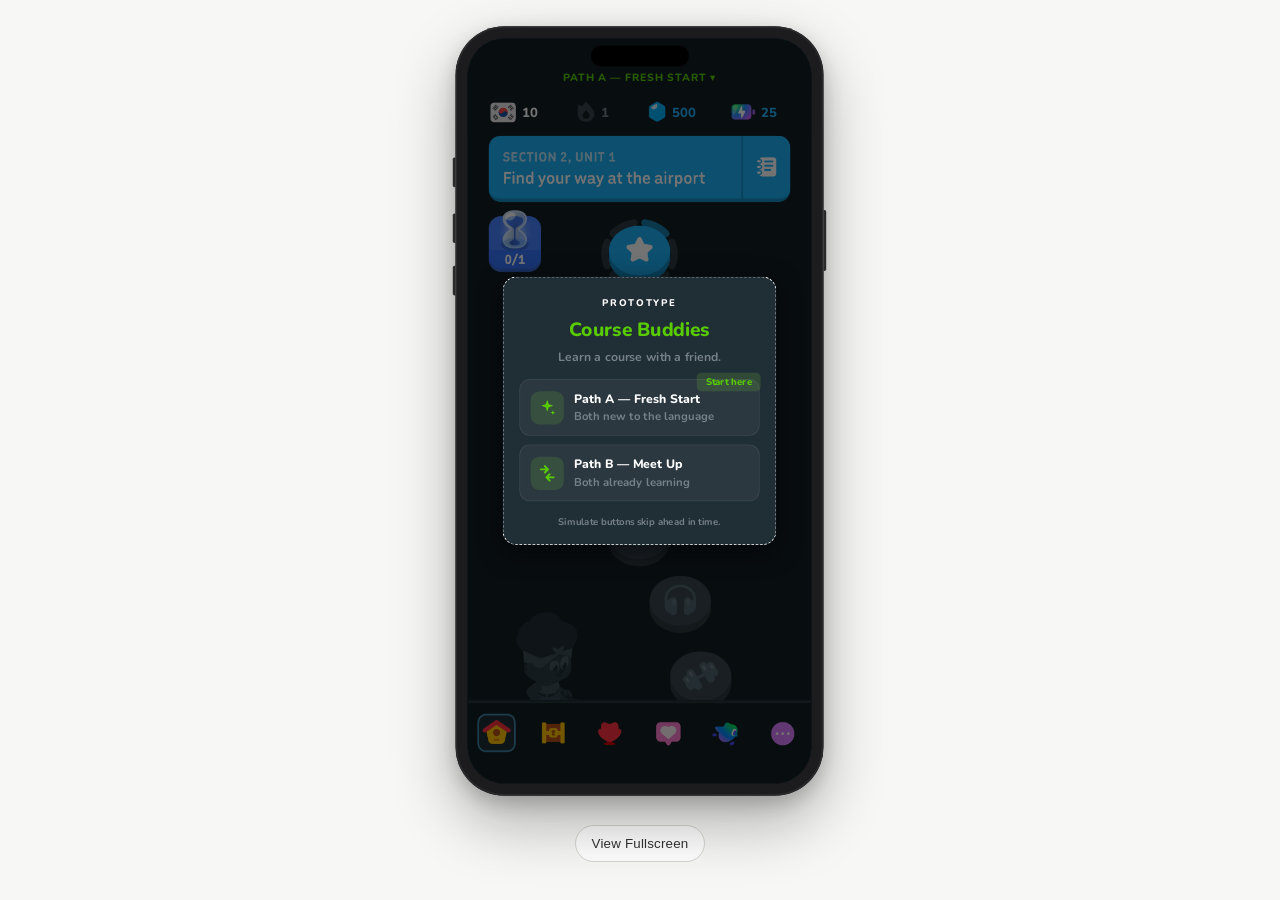
==== index.html @ 206d5593 "Course Buddies prototype" ====
<!doctype html>
<html lang="en">
<head>
<meta charset="utf-8">
<meta name="viewport" content="width=device-width, initial-scale=1, viewport-fit=cover">
<title>Course Buddies — prototype</title>
<!--
  PHONE-FRAME SHELL (Sept 15). Embeds prototype.html, untouched, in an
  iframe at exactly 393 x 852 inside a phone bezel. The prototype stays a
  standalone file; this shell never scripts into it.

    scaling     transform: scale(n) on the phone (bezel and all), never by
                resizing the iframe — a resize would change the prototype's
                viewport and could reflow it; a transform can't.
                n = min(1, availableHeight / 852), recomputed on resize;
                never above 1 (3x assets soften when upscaled).
    fullscreen  requestFullscreen on the page container: the browser chrome
                and the page furniture go, the phone — bezel included —
                stays exactly as it is under the same scale rule; Escape or
                the control exits and the framed view is restored.
    < 420px     someone's own phone: the bezel drops and the iframe fills the
                viewport edge to edge at scale 1. Separate from fullscreen.
    deployment  every path relative (served from a subpath, or file://);
                static, no build, no dependencies, nothing fetched from a
                network by this file. Layout: index.html and prototype.html
                side by side, assets/ beside them (the prototype's own
                relative references).

  The dynamic-island cutout is drawn shallow (top 8, 24 tall) so it clears
  the scenario picker's label, which sits at y 37-53 at the top centre of
  the prototype; a full-height island (11-48) would cover it.
-->
<style>
  html, body { margin: 0; height: 100%; background: #F7F7F5; font-family: -apple-system, BlinkMacSystemFont, "Segoe UI", Roboto, Helvetica, Arial, sans-serif; }
  /* the control sits 28 below the bezel's bottom edge (the bezel overflows the
     phone box by 14, so the flex gap is 42): a separate control, not something
     attached to the device; the phone centres in what's left */
  #stage { position: fixed; inset: 0; background: #F7F7F5; display: flex; flex-direction: column; align-items: center; justify-content: center; gap: 42px; overflow: hidden; }
  #stage:fullscreen { background: #F7F7F5; }

  /* the slot takes the SCALED size so the flex column centres the phone and
     the control as a unit; the phone itself keeps its 393 x 852 layout box
     and is scaled with a transform about its centre */
  #slot { position: relative; flex: none; width: 393px; height: 852px; }
  #phone { position: absolute; left: 50%; top: 50%; width: 393px; height: 852px; margin: -426px 0 0 -196.5px; transform-origin: center; }
  .bezel { position: absolute; inset: -14px; border-radius: 56px; background: #1C1C1E;
           box-shadow: 0 30px 70px rgba(0, 0, 0, 0.30), 0 8px 22px rgba(0, 0, 0, 0.18), inset 0 0 0 2px #2A2A2D; }
  .bezel::before { content: ""; position: absolute; left: -3px; top: 150px; width: 3px; height: 34px; border-radius: 2px 0 0 2px; background: #2A2A2D; box-shadow: 0 64px 0 #2A2A2D, 0 124px 0 #2A2A2D; }
  .bezel::after  { content: ""; position: absolute; right: -3px; top: 210px; width: 3px; height: 70px; border-radius: 0 2px 2px 0; background: #2A2A2D; }
  .screen { position: absolute; inset: 0; border-radius: 42px; overflow: hidden; background: #0D1116; }
  .screen iframe { display: block; width: 393px; height: 852px; border: 0; overflow: hidden; background: #0D1116; }
  .island { position: absolute; left: 50%; top: 8px; width: 112px; height: 24px; margin-left: -56px; border-radius: 12px; background: #000; pointer-events: none; z-index: 2; }

  #controls { flex: none; display: flex; gap: 10px; align-items: center; }
  #controls button { appearance: none; border: 1.5px solid #D6D6D2; background: #FFFFFF; color: #333; font: 600 13px/1 inherit; letter-spacing: 0.2px; padding: 10px 16px; border-radius: 999px; cursor: pointer; }
  #controls button:hover { border-color: #BDBDB8; }
  #stage:fullscreen #enter { display: none; }
  #exit { display: none; }
  #stage:fullscreen #exit { display: inline-block; }

  /* someone's own phone: no frame inside a phone. The iframe fills the
     viewport edge to edge at scale 1; the prototype's own fit handles the
     rest. Fullscreen doesn't apply here. */
  @media (max-width: 419.98px) {
    #stage { display: block; }
    #slot { width: 100%; height: 100%; }
    #phone { position: fixed; inset: 0; width: 100%; height: 100%; margin: 0; transform: none !important; }
    .bezel, .island, #controls { display: none; }
    .screen { border-radius: 0; }
    .screen iframe { width: 100%; height: 100%; }
  }
</style>
</head>
<body>
<div id="stage">
  <div id="slot"><div id="phone">
    <div class="bezel"></div>
    <div class="screen"><div class="island"></div><iframe src="prototype.html" title="Course Buddies prototype" scrolling="no"></iframe></div>
  </div></div>
  <div id="controls"><button id="enter" type="button">View Fullscreen</button><button id="exit" type="button">Exit Fullscreen</button></div>
</div>
<script>
  (function () {
    const stage = document.getElementById("stage"), slot = document.getElementById("slot"), phone = document.getElementById("phone"), controls = document.getElementById("controls");
    const FRAME = 14, GAP = 42, MARGIN = 24;
    const own = window.matchMedia("(max-width: 419.98px)");

    function fit() {
      if (own.matches) { slot.style.width = slot.style.height = ""; phone.style.transform = ""; return; }
      /* the height the phone can have: the viewport minus the bezel's overflow, the gap, the control row and margins */
      const available = window.innerHeight - 2 * FRAME - GAP - controls.offsetHeight - 2 * MARGIN;
      const n = Math.max(0.2, Math.min(1, available / 852));
      phone.style.transform = `scale(${n})`;
      slot.style.width = (393 * n) + "px"; slot.style.height = (852 * n) + "px";
    }
    window.addEventListener("resize", fit);
    document.addEventListener("fullscreenchange", fit);
    own.addEventListener ? own.addEventListener("change", fit) : own.addListener(fit);

    document.getElementById("enter").onclick = () => { if (stage.requestFullscreen) stage.requestFullscreen(); else if (stage.webkitRequestFullscreen) stage.webkitRequestFullscreen(); };
    document.getElementById("exit").onclick = () => { if (document.exitFullscreen) document.exitFullscreen(); else if (document.webkitExitFullscreen) document.webkitExitFullscreen(); };
    fit();
  })();
</script>
</body>
</html>
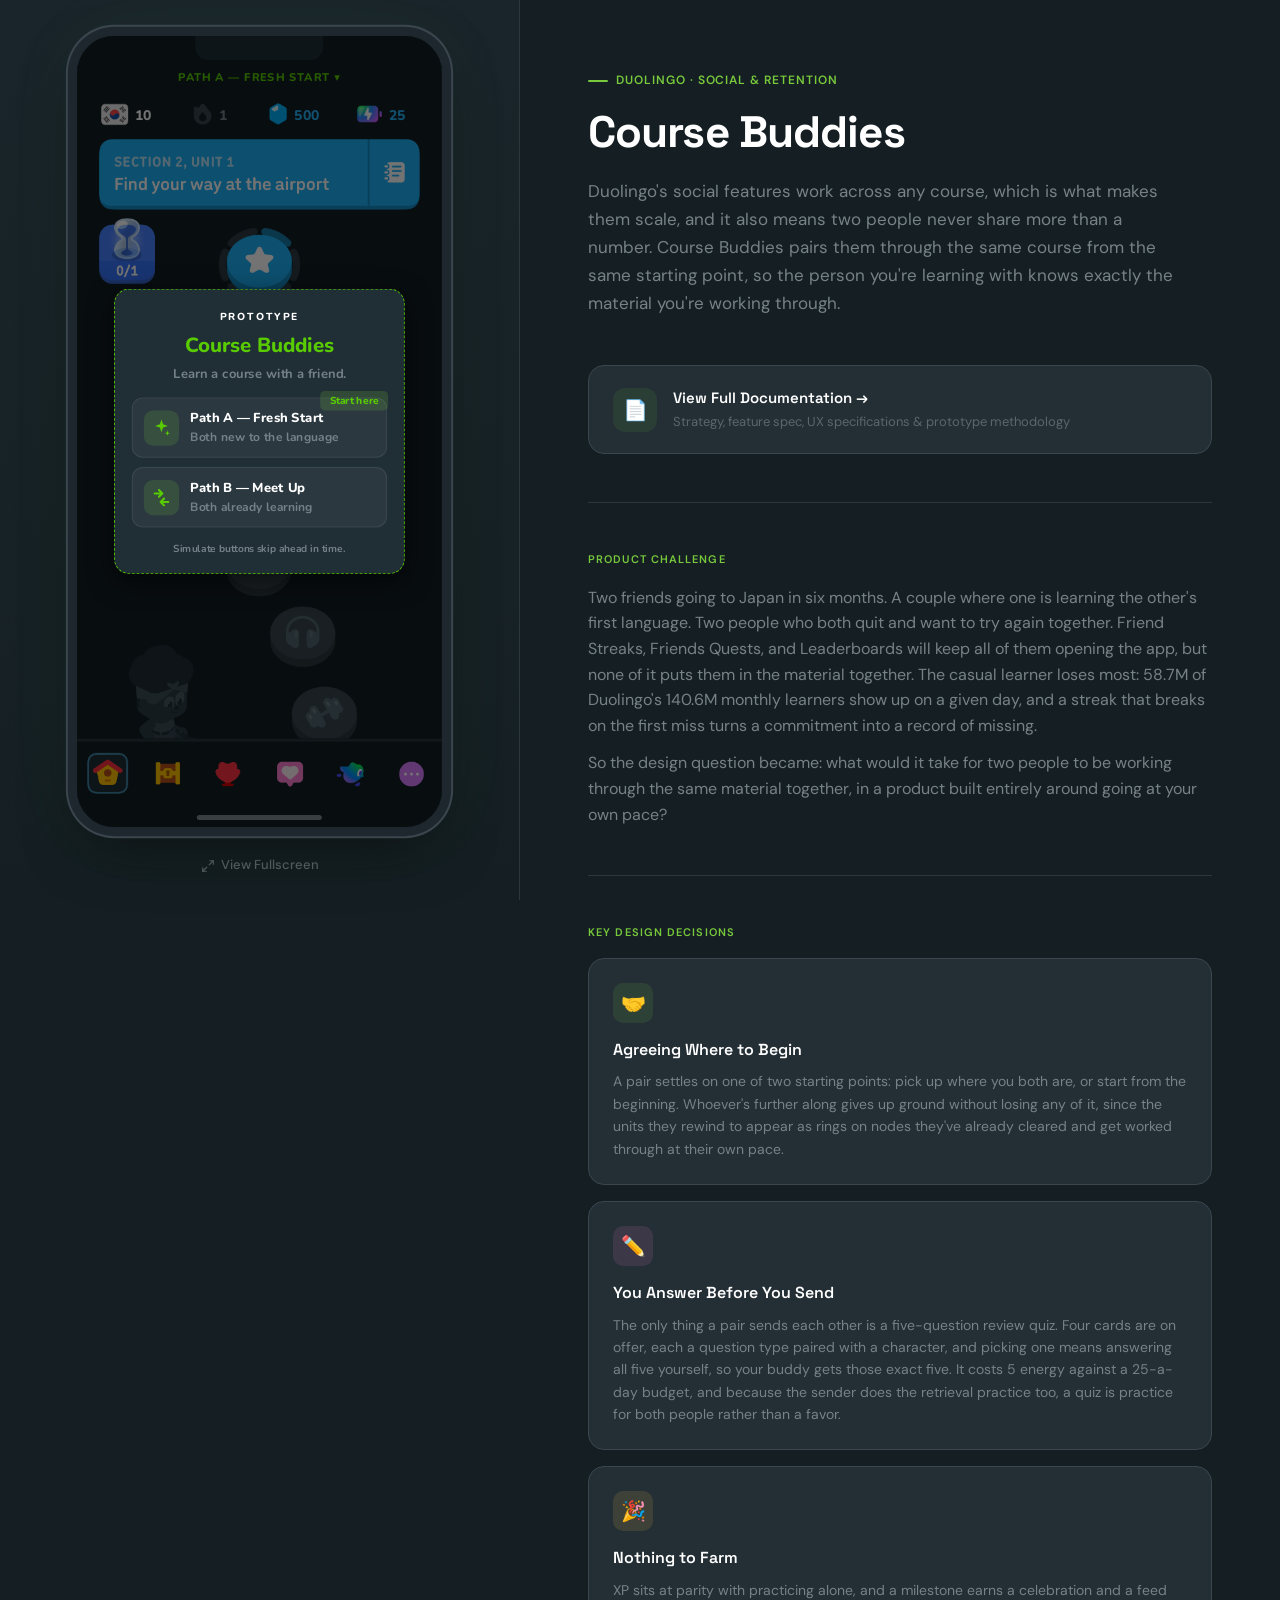
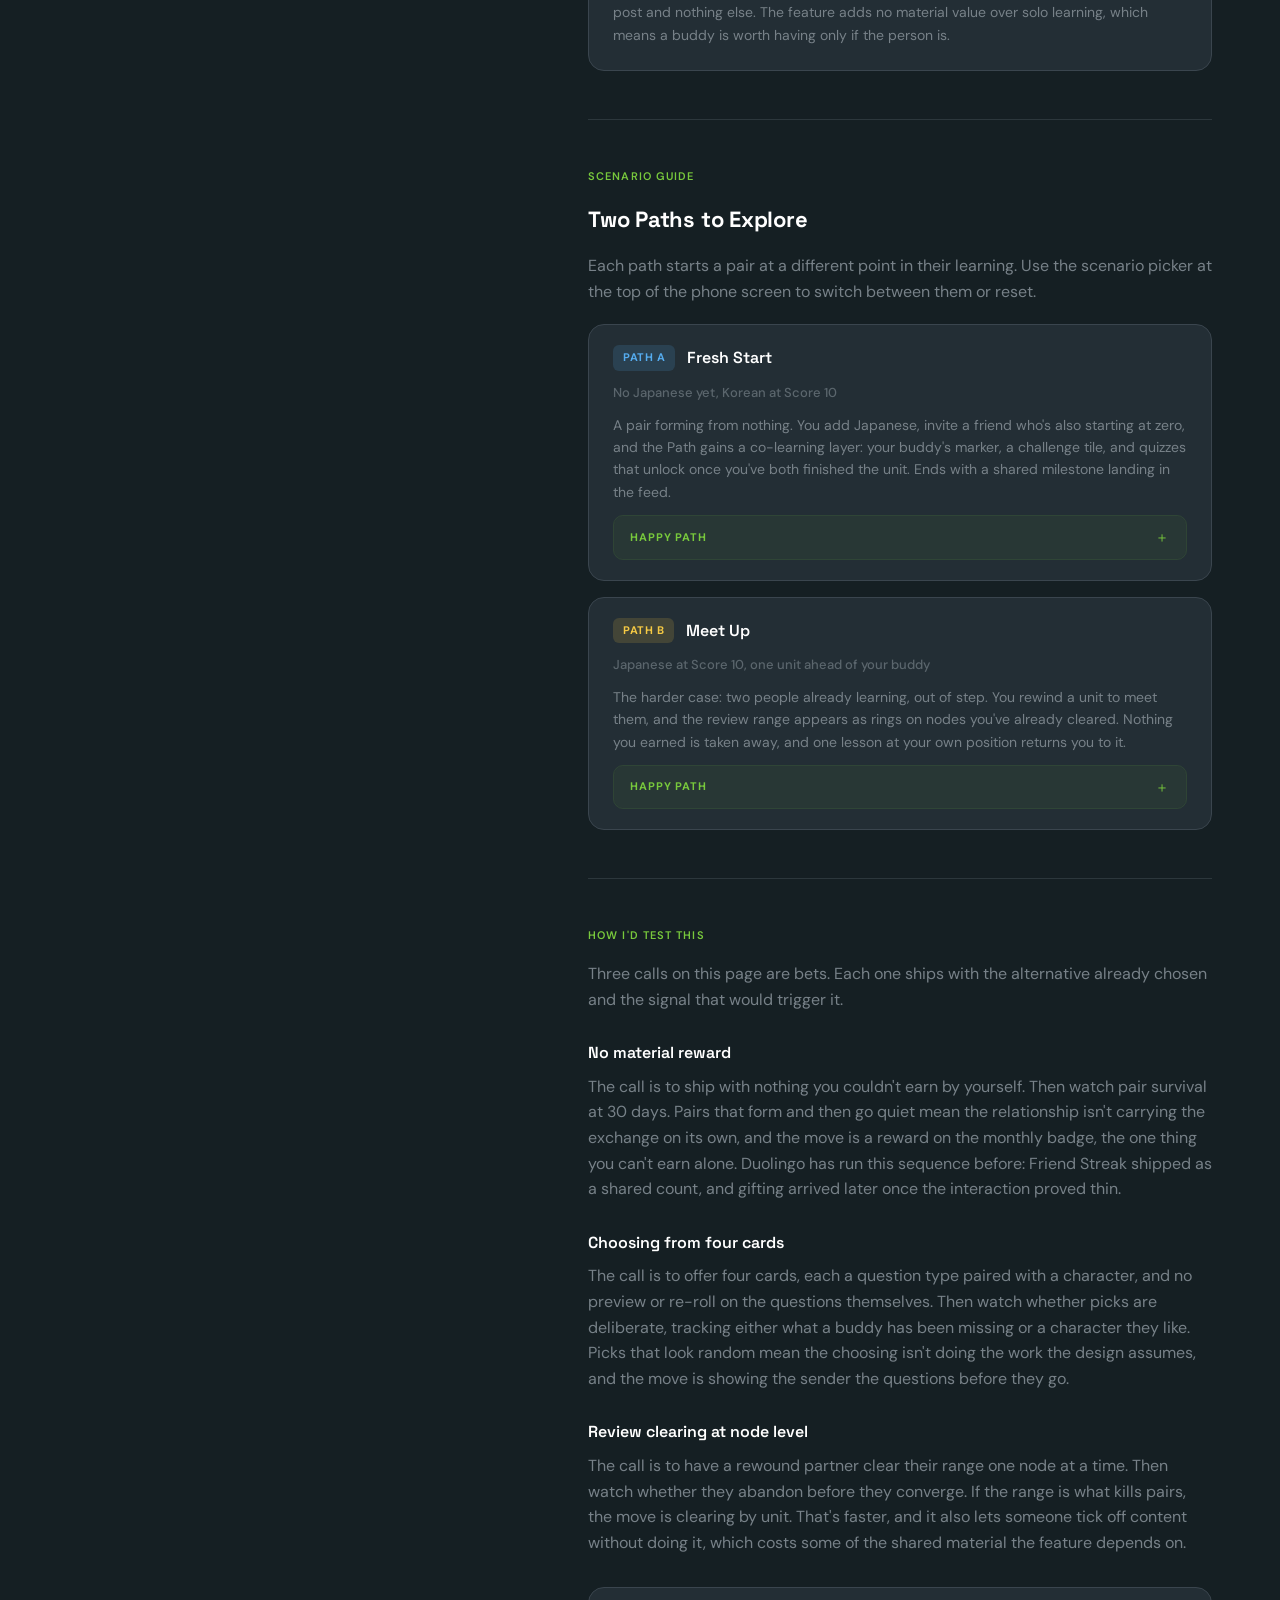
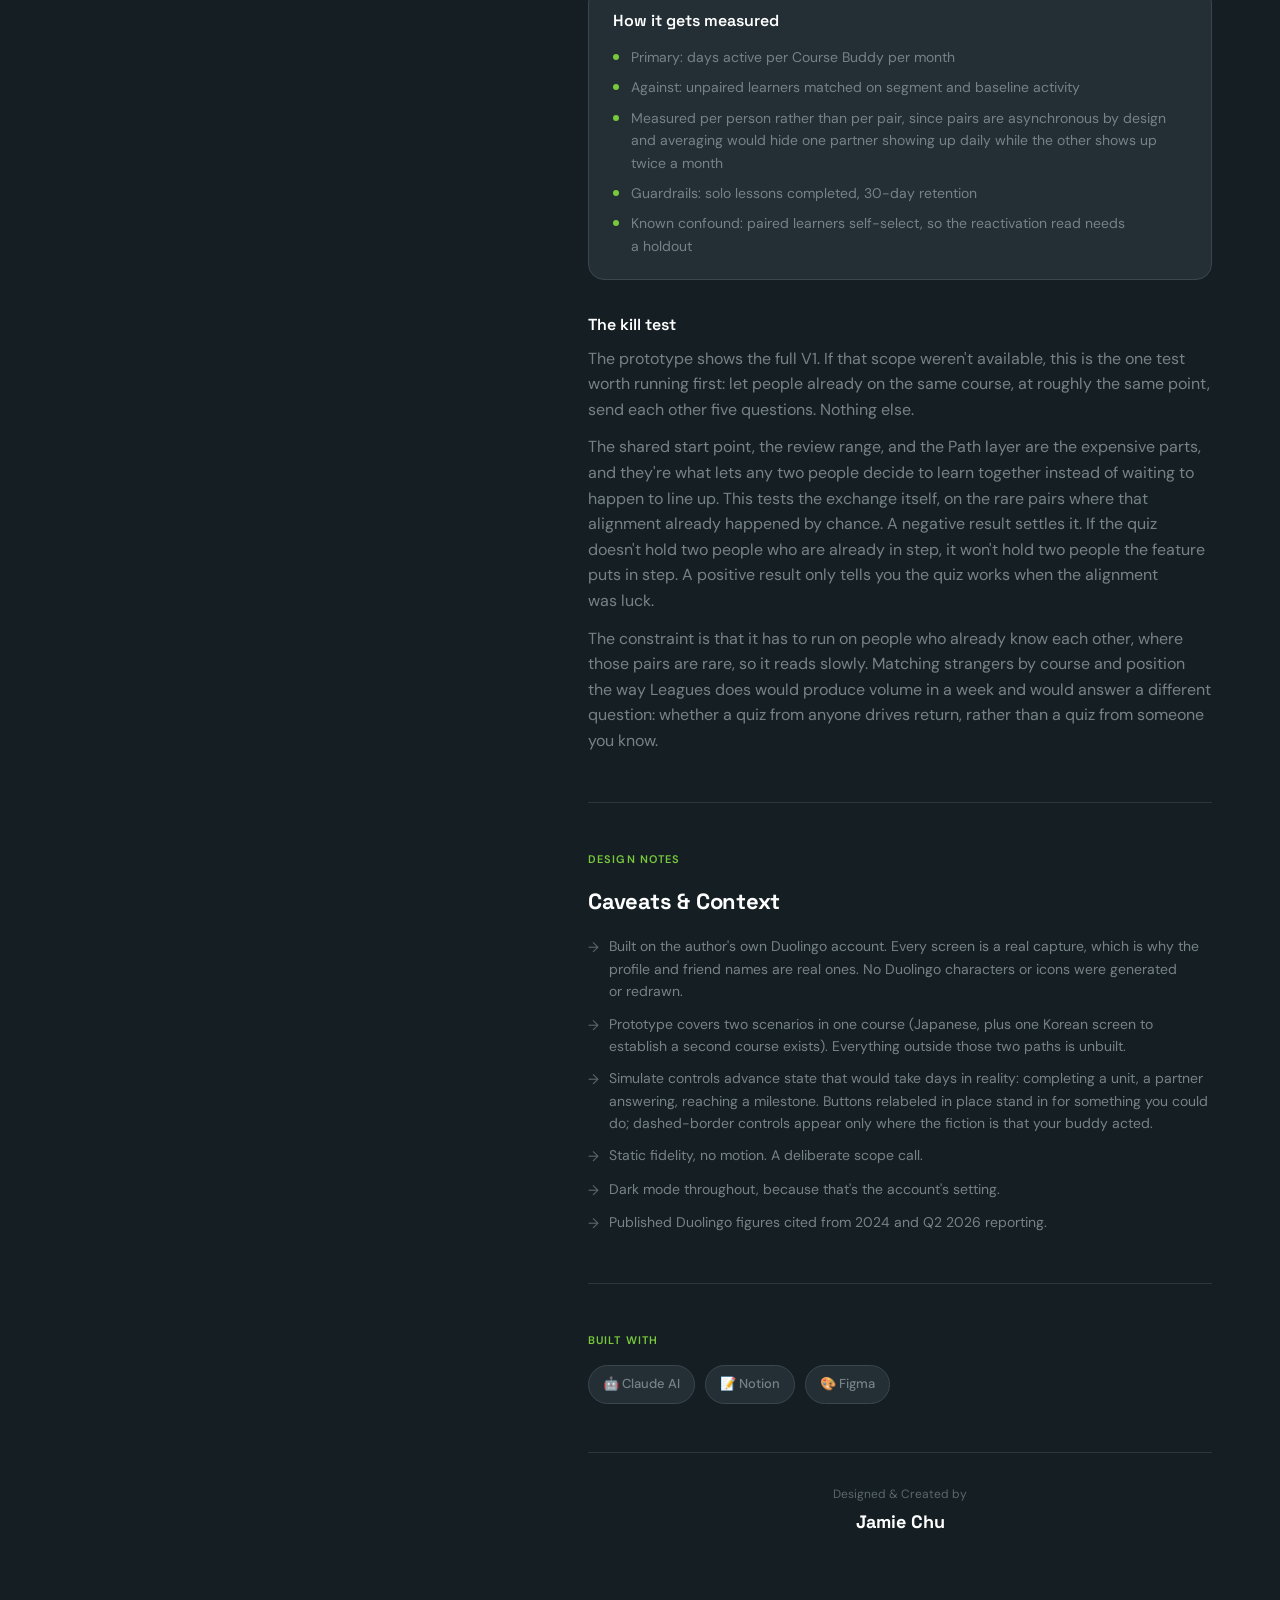
==== commit e0b32fb6: "Add files via upload replace with full showcase page" ====
--- a/index.html
+++ b/index.html
@@ -1,106 +1,1074 @@
-<!doctype html>
+<!DOCTYPE html>
 <html lang="en">
 <head>
-<meta charset="utf-8">
-<meta name="viewport" content="width=device-width, initial-scale=1, viewport-fit=cover">
-<title>Course Buddies — prototype</title>
-<!--
-  PHONE-FRAME SHELL (Sept 15). Embeds prototype.html, untouched, in an
-  iframe at exactly 393 x 852 inside a phone bezel. The prototype stays a
-  standalone file; this shell never scripts into it.
-
-    scaling     transform: scale(n) on the phone (bezel and all), never by
-                resizing the iframe — a resize would change the prototype's
-                viewport and could reflow it; a transform can't.
-                n = min(1, availableHeight / 852), recomputed on resize;
-                never above 1 (3x assets soften when upscaled).
-    fullscreen  requestFullscreen on the page container: the browser chrome
-                and the page furniture go, the phone — bezel included —
-                stays exactly as it is under the same scale rule; Escape or
-                the control exits and the framed view is restored.
-    < 420px     someone's own phone: the bezel drops and the iframe fills the
-                viewport edge to edge at scale 1. Separate from fullscreen.
-    deployment  every path relative (served from a subpath, or file://);
-                static, no build, no dependencies, nothing fetched from a
-                network by this file. Layout: index.html and prototype.html
-                side by side, assets/ beside them (the prototype's own
-                relative references).
-
-  The dynamic-island cutout is drawn shallow (top 8, 24 tall) so it clears
-  the scenario picker's label, which sits at y 37-53 at the top centre of
-  the prototype; a full-height island (11-48) would cover it.
--->
-<style>
-  html, body { margin: 0; height: 100%; background: #F7F7F5; font-family: -apple-system, BlinkMacSystemFont, "Segoe UI", Roboto, Helvetica, Arial, sans-serif; }
-  /* the control sits 28 below the bezel's bottom edge (the bezel overflows the
-     phone box by 14, so the flex gap is 42): a separate control, not something
-     attached to the device; the phone centres in what's left */
-  #stage { position: fixed; inset: 0; background: #F7F7F5; display: flex; flex-direction: column; align-items: center; justify-content: center; gap: 42px; overflow: hidden; }
-  #stage:fullscreen { background: #F7F7F5; }
-
-  /* the slot takes the SCALED size so the flex column centres the phone and
-     the control as a unit; the phone itself keeps its 393 x 852 layout box
-     and is scaled with a transform about its centre */
-  #slot { position: relative; flex: none; width: 393px; height: 852px; }
-  #phone { position: absolute; left: 50%; top: 50%; width: 393px; height: 852px; margin: -426px 0 0 -196.5px; transform-origin: center; }
-  .bezel { position: absolute; inset: -14px; border-radius: 56px; background: #1C1C1E;
-           box-shadow: 0 30px 70px rgba(0, 0, 0, 0.30), 0 8px 22px rgba(0, 0, 0, 0.18), inset 0 0 0 2px #2A2A2D; }
-  .bezel::before { content: ""; position: absolute; left: -3px; top: 150px; width: 3px; height: 34px; border-radius: 2px 0 0 2px; background: #2A2A2D; box-shadow: 0 64px 0 #2A2A2D, 0 124px 0 #2A2A2D; }
-  .bezel::after  { content: ""; position: absolute; right: -3px; top: 210px; width: 3px; height: 70px; border-radius: 0 2px 2px 0; background: #2A2A2D; }
-  .screen { position: absolute; inset: 0; border-radius: 42px; overflow: hidden; background: #0D1116; }
-  .screen iframe { display: block; width: 393px; height: 852px; border: 0; overflow: hidden; background: #0D1116; }
-  .island { position: absolute; left: 50%; top: 8px; width: 112px; height: 24px; margin-left: -56px; border-radius: 12px; background: #000; pointer-events: none; z-index: 2; }
-
-  #controls { flex: none; display: flex; gap: 10px; align-items: center; }
-  #controls button { appearance: none; border: 1.5px solid #D6D6D2; background: #FFFFFF; color: #333; font: 600 13px/1 inherit; letter-spacing: 0.2px; padding: 10px 16px; border-radius: 999px; cursor: pointer; }
-  #controls button:hover { border-color: #BDBDB8; }
-  #stage:fullscreen #enter { display: none; }
-  #exit { display: none; }
-  #stage:fullscreen #exit { display: inline-block; }
-
-  /* someone's own phone: no frame inside a phone. The iframe fills the
-     viewport edge to edge at scale 1; the prototype's own fit handles the
-     rest. Fullscreen doesn't apply here. */
-  @media (max-width: 419.98px) {
-    #stage { display: block; }
-    #slot { width: 100%; height: 100%; }
-    #phone { position: fixed; inset: 0; width: 100%; height: 100%; margin: 0; transform: none !important; }
-    .bezel, .island, #controls { display: none; }
-    .screen { border-radius: 0; }
-    .screen iframe { width: 100%; height: 100%; }
-  }
-</style>
+  <meta charset="UTF-8">
+  <meta name="viewport" content="width=device-width, initial-scale=1.0">
+  <title>Course Buddies — Duolingo Co-Learning Feature</title>
+  <meta name="description" content="Course Buddies: a co-learning feature for Duolingo that pairs two learners through the same course. Portfolio prototype by Jamie Chu.">
+  <link rel="preconnect" href="https://fonts.googleapis.com">
+  <link rel="preconnect" href="https://fonts.gstatic.com" crossorigin>
+  <link href="https://fonts.googleapis.com/css2?family=DM+Sans:ital,opsz,wght@0,9..40,400;0,9..40,500;0,9..40,600;0,9..40,700;1,9..40,400&family=Space+Grotesk:wght@500;600;700&display=swap" rel="stylesheet">
+  <style>
+    *, *::before, *::after { margin: 0; padding: 0; box-sizing: border-box; }
+
+    /* ============================================
+       TOKENS — measured from native iPhone captures
+       ============================================ */
+    :root {
+      --dl-page: #151F23;
+      --dl-surface: #232E35;
+      --dl-bezel: #0E1518;
+      --dl-bezel-ring: #3A454E;
+
+      --dl-green: #78C93C;          /* accent */
+      --dl-green-edge: #5EA32E;
+      --dl-green-gloss: #96DC55;
+      --dl-pink: #F781CB;           /* the co-learning colour, secondary */
+      --dl-blue: #55ACEF;           /* also link colour */
+      --dl-blue-edge: #3F8BC2;
+      --dl-gold: #F5C944;
+      --dl-gold-edge: #E0A63B;
+      --dl-purple: #896AC7;
+      --dl-purple-edge: #6E55A0;
+
+      --dl-text: #FFFFFF;
+      --dl-text-secondary: #778188;
+      --dl-text-muted: #5B666D;
+      --dl-border: #3A454E;
+      --dl-border-nav: #2C373C;
+
+      --font-display: 'Space Grotesk', sans-serif;
+      --font-body: 'DM Sans', sans-serif;
+
+      /* the prototype's fixed stage; never changes */
+      --stage-w: 393px;
+      --stage-h: 852px;
+    }
+
+    html {
+      scroll-behavior: smooth;
+      -webkit-font-smoothing: antialiased;
+      -moz-osx-font-smoothing: grayscale;
+    }
+
+    body {
+      font-family: var(--font-body);
+      background: var(--dl-page);
+      color: var(--dl-text);
+      line-height: 1.6;
+      overflow-x: hidden;
+      text-wrap: pretty;
+    }
+
+    /* ============================================
+       SKIP LINK (Accessibility)
+       ============================================ */
+    .skip-link {
+      position: absolute;
+      top: -100%;
+      left: 16px;
+      background: var(--dl-green);
+      color: var(--dl-page);
+      padding: 8px 16px;
+      border-radius: 0 0 8px 8px;
+      z-index: 9999;
+      font-weight: 600;
+      text-decoration: none;
+    }
+    .skip-link:focus { top: 0; }
+
+    /* ============================================
+       LAYOUT — one breakpoint: ≥1025 side-by-side, ≤1024 stacked.
+       Container fills the viewport edge-to-edge; only the content
+       panel has a max-width.
+       ============================================ */
+    .showcase-layout {
+      display: flex;
+      min-height: 100vh;
+      min-height: 100dvh;
+    }
+
+    /* LEFT: Prototype panel (desktop only, sticky) */
+    .prototype-panel { display: none; }
+
+    /* RIGHT: Content panel */
+    .content-panel {
+      flex: 1;
+      min-width: 0;
+    }
+
+    /* ============================================
+       DEVICE FRAME — shared by desktop and mobile.
+       The iframe is always laid out at exactly 393×852 CSS px and
+       is only ever transformed. The prototype's own fit() reads
+       min(innerWidth/393, innerHeight/852) from its window, so any
+       other iframe size makes it scale itself a second time.
+       --scale is set on .device by the script at the foot of the page
+       from the size of its slot; the CSS values are no-JS fallbacks.
+       ============================================ */
+    .device {
+      --scale: 1;
+      --ring: max(7px, calc(12px * var(--scale)));   /* bezel follows the frame down, with a floor */
+      position: relative;
+      isolation: isolate;
+      width: calc(var(--stage-w) * var(--scale));
+      height: calc(var(--stage-h) * var(--scale));
+      border-radius: max(18px, calc(40px * var(--scale)));
+      overflow: hidden;
+      background: var(--dl-page);
+      flex-shrink: 0;
+      box-shadow:
+        0 0 0 calc(var(--ring) - 2px) #1E272D,
+        0 0 0 var(--ring) var(--dl-bezel-ring),
+        0 25px 60px -10px rgba(0,0,0,0.6),
+        0 0 80px rgba(120,201,60,0.06);
+    }
+
+    /* Notch — 26px at stage scale. Sits inside the empty top of the
+       prototype's scenario band (label starts ~41px down), so it never
+       covers the picker. */
+    .device::before {
+      content: '';
+      position: absolute;
+      top: 0;
+      left: 50%;
+      transform: translateX(-50%);
+      width: 35%;
+      height: calc(26px * var(--scale));
+      background: var(--dl-bezel);
+      border-radius: 0 0 calc(14px * var(--scale)) calc(14px * var(--scale));
+      z-index: 10;
+    }
+
+    /* Home indicator */
+    .device::after {
+      content: '';
+      position: absolute;
+      bottom: calc(8px * var(--scale));
+      left: 50%;
+      transform: translateX(-50%);
+      width: 35%;
+      max-width: calc(134px * var(--scale));
+      height: max(3px, calc(5px * var(--scale)));
+      background: rgba(255,255,255,0.2);
+      border-radius: 100px;
+      z-index: 10;
+    }
+
+    .device iframe {
+      position: absolute;
+      top: 0;
+      left: 0;
+      width: var(--stage-w);
+      height: var(--stage-h);
+      border: none;
+      display: block;
+      transform: scale(var(--scale));
+      transform-origin: top left;
+      background: var(--dl-page);
+    }
+
+    .proto-loading {
+      position: absolute;
+      inset: 0;
+      display: flex;
+      align-items: center;
+      justify-content: center;
+      background: var(--dl-page);
+      color: var(--dl-text-muted);
+      font-size: 13px;
+      font-weight: 500;
+      letter-spacing: 0.02em;
+      z-index: 2;
+      transition: opacity 0.4s ease;
+    }
+    .proto-loading.loaded {
+      opacity: 0;
+      pointer-events: none;
+    }
+
+    /* ============================================
+       DESKTOP: sticky prototype panel
+       ============================================ */
+    @media (min-width: 1025px) {
+      .prototype-panel {
+        display: flex;
+        flex-direction: column;
+        align-items: center;
+        justify-content: center;
+        gap: 16px;
+        width: 520px;
+        min-width: 520px;
+        height: 100vh;
+        height: 100dvh;
+        position: sticky;
+        top: 0;
+        padding: 24px 40px;
+        background: linear-gradient(180deg, #1A252B 0%, var(--dl-page) 100%);
+        border-right: 1px solid var(--dl-border-nav);
+      }
+
+      /* The slot is the measured box; the device is centred in it and
+         sized from --scale. data-ring keeps the bezel rings inside. */
+      .device-slot--desktop {
+        flex: 1 1 auto;
+        min-height: 0;
+        width: 100%;
+        display: flex;
+        align-items: center;
+        justify-content: center;
+      }
+
+      .desktop-fullscreen-link {
+        display: inline-flex;
+        align-items: center;
+        gap: 6px;
+        color: var(--dl-text-muted);
+        text-decoration: none;
+        font-size: 13px;
+        font-weight: 500;
+        transition: color 0.2s;
+        flex-shrink: 0;
+      }
+      .desktop-fullscreen-link:hover { color: var(--dl-blue); }
+      .desktop-fullscreen-link svg { width: 14px; height: 14px; }
+    }
+
+    /* ============================================
+       MOBILE / STACKED: live preview with tap overlay
+       ============================================ */
+    .mobile-proto-preview {
+      display: flex;
+      flex-direction: column;
+      align-items: center;
+      padding: 28px 16px 44px;
+      background: linear-gradient(180deg, #1A252B 0%, var(--dl-page) 100%);
+    }
+
+    /* Frame width is a CSS rule; the script only reads it. Covers the
+       old 180 / 200 / 260 tiers in one expression. */
+    .device-slot--mobile {
+      width: clamp(180px, 46vw, 280px);
+    }
+
+    .device--mobile {
+      --scale: 0.46;
+      --ring: 6.5px;
+      border-radius: 24px;
+      box-shadow:
+        0 0 0 calc(var(--ring) - 1.5px) #1E272D,
+        0 0 0 var(--ring) var(--dl-bezel-ring),
+        0 12px 32px -6px rgba(0,0,0,0.5),
+        0 0 50px rgba(120,201,60,0.05);
+    }
+
+    .device--mobile iframe { pointer-events: none; }
+
+    .mobile-tap-overlay {
+      position: absolute;
+      inset: 0;
+      z-index: 11;
+      background: rgba(13,20,23,0.45);
+      backdrop-filter: blur(1px);
+      -webkit-backdrop-filter: blur(1px);
+      display: flex;
+      flex-direction: column;
+      align-items: center;
+      justify-content: center;
+      gap: 10px;
+      text-decoration: none;
+      transition: background 0.2s;
+    }
+    .mobile-tap-overlay:hover { background: rgba(13,20,23,0.35); }
+
+    /* The one nod to the 3D button vocabulary: green face, darker edge. */
+    .mobile-tap-btn {
+      display: inline-flex;
+      align-items: center;
+      gap: 8px;
+      padding: 10px 20px;
+      background: var(--dl-green);
+      color: var(--dl-page);
+      font-family: var(--font-display);
+      font-size: 13px;
+      font-weight: 700;
+      border-radius: 12px;
+      border-bottom: 4px solid var(--dl-green-edge);
+      box-shadow: 0 4px 20px rgba(120,201,60,0.3);
+      transition: background 0.15s, transform 0.08s, border-bottom-width 0.08s;
+    }
+    .mobile-tap-overlay:hover .mobile-tap-btn { background: var(--dl-green-gloss); }
+    .mobile-tap-overlay:active .mobile-tap-btn {
+      transform: translateY(2px);
+      border-bottom-width: 2px;
+    }
+
+    .mobile-tap-label {
+      font-size: 11px;
+      color: rgba(255,255,255,0.6);
+      font-weight: 500;
+    }
+
+    /* After the base rule so it wins at equal specificity */
+    @media (min-width: 1025px) {
+      .mobile-proto-preview { display: none; }
+    }
+
+    /* ============================================
+       CONTENT SECTIONS
+       ============================================ */
+    .content-inner {
+      max-width: 720px;
+      margin: 0 auto;
+      padding: 48px clamp(16px, 4vw, 24px) 80px;
+    }
+
+    @media (min-width: 1025px) {
+      .content-inner {
+        padding: 64px 48px 96px;
+      }
+    }
+
+    /* Header */
+    .page-header {
+      margin-bottom: 48px;
+    }
+
+    .project-label {
+      display: inline-flex;
+      align-items: center;
+      gap: 8px;
+      font-size: 12px;
+      font-weight: 600;
+      text-transform: uppercase;
+      letter-spacing: 0.08em;
+      color: var(--dl-green);
+      margin-bottom: 16px;
+    }
+    .project-label::before {
+      content: '';
+      width: 20px;
+      height: 2px;
+      background: var(--dl-green);
+      border-radius: 1px;
+    }
+
+    h1 {
+      font-family: var(--font-display);
+      font-size: clamp(28px, 5vw, 44px);
+      font-weight: 700;
+      line-height: 1.15;
+      letter-spacing: -0.02em;
+      color: var(--dl-text);
+      margin-bottom: 20px;
+    }
+
+    .subtitle {
+      font-size: 17px;
+      color: var(--dl-text-secondary);
+      line-height: 1.65;
+      max-width: 600px;
+    }
+
+    /* Section styling */
+    .section {
+      margin-bottom: 48px;
+    }
+
+    .section-label {
+      font-size: 11px;
+      font-weight: 600;
+      text-transform: uppercase;
+      letter-spacing: 0.1em;
+      color: var(--dl-green);
+      margin-bottom: 16px;
+    }
+
+    h2 {
+      font-family: var(--font-display);
+      font-size: 22px;
+      font-weight: 700;
+      letter-spacing: -0.01em;
+      color: var(--dl-text);
+      margin-bottom: 16px;
+    }
+
+    p { color: var(--dl-text-secondary); margin-bottom: 12px; }
+    p:last-child { margin-bottom: 0; }
+
+    /* Divider */
+    .divider {
+      height: 1px;
+      background: var(--dl-border-nav);
+      margin: 48px 0;
+    }
+
+    /* ============================================
+       DOCS LINK
+       ============================================ */
+    .docs-link-card {
+      display: flex;
+      align-items: center;
+      gap: 16px;
+      padding: 20px 24px;
+      background: var(--dl-surface);
+      border: 1px solid var(--dl-border);
+      border-radius: 16px;
+      text-decoration: none;
+      transition: border-color 0.2s, transform 0.15s;
+    }
+    .docs-link-card:hover {
+      border-color: rgba(120,201,60,0.4);
+      transform: translateY(-1px);
+    }
+
+    .docs-link-icon {
+      width: 44px;
+      height: 44px;
+      border-radius: 12px;
+      background: rgba(120,201,60,0.1);
+      display: flex;
+      align-items: center;
+      justify-content: center;
+      flex-shrink: 0;
+      font-size: 20px;
+    }
+
+    .docs-link-text h3 {
+      font-family: var(--font-display);
+      font-size: 15px;
+      font-weight: 600;
+      color: var(--dl-text);
+      margin-bottom: 2px;
+    }
+
+    .docs-link-text p {
+      font-size: 13px;
+      color: var(--dl-text-muted);
+    }
+
+    /* ============================================
+       KEY DESIGN DECISIONS
+       ============================================ */
+    .features-grid {
+      display: flex;
+      flex-direction: column;
+      gap: 16px;
+    }
+
+    .feature-card {
+      background: var(--dl-surface);
+      border: 1px solid var(--dl-border);
+      border-radius: 16px;
+      padding: clamp(20px, 3vw, 24px);
+      transition: border-color 0.2s;
+    }
+    .feature-card:hover { border-color: rgba(120,201,60,0.4); }
+
+    .feature-icon {
+      width: 40px;
+      height: 40px;
+      border-radius: 10px;
+      display: flex;
+      align-items: center;
+      justify-content: center;
+      margin-bottom: 14px;
+      font-size: 20px;
+    }
+
+    .feature-card h3 {
+      font-family: var(--font-display);
+      font-size: 16px;
+      font-weight: 600;
+      color: var(--dl-text);
+      margin-bottom: 8px;
+    }
+
+    .feature-card p {
+      font-size: 14px;
+      line-height: 1.6;
+      color: var(--dl-text-secondary);
+    }
+
+    /* ============================================
+       SCENARIO GUIDE
+       ============================================ */
+    .path-cards {
+      display: flex;
+      flex-direction: column;
+      gap: 16px;
+    }
+
+    .path-card {
+      background: var(--dl-surface);
+      border: 1px solid var(--dl-border);
+      border-radius: 16px;
+      overflow: hidden;
+    }
+
+    .path-header {
+      padding: 20px clamp(20px, 3vw, 24px) 0;
+      display: flex;
+      align-items: center;
+      gap: 12px;
+      margin-bottom: 12px;
+    }
+
+    .path-badge {
+      display: inline-flex;
+      align-items: center;
+      justify-content: center;
+      padding: 4px 10px;
+      border-radius: 6px;
+      font-size: 11px;
+      font-weight: 700;
+      text-transform: uppercase;
+      letter-spacing: 0.05em;
+      white-space: nowrap;
+    }
+
+    .path-badge.path-a { background: rgba(85,172,239,0.15); color: var(--dl-blue); }
+    .path-badge.path-b { background: rgba(245,201,68,0.15); color: var(--dl-gold); }
+
+    .path-header h3 {
+      font-family: var(--font-display);
+      font-size: 16px;
+      font-weight: 600;
+      color: var(--dl-text);
+    }
+
+    .path-body {
+      padding: 0 clamp(20px, 3vw, 24px) 20px;
+    }
+
+    .path-body .path-subtitle {
+      font-size: 13px;
+      font-weight: 500;
+      color: var(--dl-text-muted);
+      margin-bottom: 10px;
+    }
+
+    .path-body p {
+      font-size: 14px;
+      line-height: 1.6;
+    }
+
+    .happy-path {
+      margin-top: 12px;
+      border-radius: 10px;
+      border: 1px solid rgba(120,201,60,0.14);
+      overflow: hidden;
+    }
+
+    .happy-path summary {
+      padding: 10px 16px;
+      background: rgba(120,201,60,0.06);
+      font-size: 11px;
+      font-weight: 700;
+      text-transform: uppercase;
+      letter-spacing: 0.08em;
+      color: var(--dl-green);
+      cursor: pointer;
+      list-style: none;
+      display: flex;
+      align-items: center;
+      justify-content: space-between;
+      user-select: none;
+      transition: background 0.15s;
+    }
+    .happy-path summary:hover { background: rgba(120,201,60,0.1); }
+    .happy-path summary::-webkit-details-marker { display: none; }
+    .happy-path summary::after {
+      content: '＋';
+      font-size: 14px;
+      font-weight: 400;
+      transition: transform 0.2s;
+    }
+    .happy-path[open] summary::after {
+      content: '−';
+    }
+
+    .happy-path-content {
+      padding: 12px 16px;
+      background: rgba(120,201,60,0.03);
+    }
+
+    .happy-path-content ol {
+      list-style: none;
+      counter-reset: step;
+      display: flex;
+      flex-direction: column;
+      gap: 6px;
+    }
+
+    .happy-path-content ol li {
+      counter-increment: step;
+      display: flex;
+      align-items: baseline;
+      gap: 10px;
+      font-size: 13px;
+      line-height: 1.5;
+      color: var(--dl-text-secondary);
+    }
+
+    .happy-path-content ol li::before {
+      content: counter(step);
+      font-size: 11px;
+      font-weight: 700;
+      color: var(--dl-green);
+      background: rgba(120,201,60,0.1);
+      width: 20px;
+      height: 20px;
+      border-radius: 6px;
+      display: flex;
+      align-items: center;
+      justify-content: center;
+      flex-shrink: 0;
+    }
+
+    .happy-path-content ol li strong {
+      font-weight: 600;
+      color: var(--dl-text);
+    }
+
+    /* ============================================
+       HOW I'D TEST THIS
+       Prose, not cards, so the three bets don't rhyme with the
+       decision cards above. The measurement block gets a raised panel
+       with dot markers so it doesn't rhyme with the arrow list in
+       Design Notes below.
+       ============================================ */
+    .test-intro {
+      margin-bottom: 28px;
+    }
+
+    .bet {
+      margin-bottom: 28px;
+    }
+    .bet:last-of-type { margin-bottom: 0; }
+
+    .bet h3,
+    .measure h3,
+    .kill-test h3 {
+      font-family: var(--font-display);
+      font-size: 16px;
+      font-weight: 600;
+      color: var(--dl-text);
+      margin-bottom: 8px;
+    }
+
+    .measure {
+      margin-top: 32px;
+      padding: 20px clamp(20px, 3vw, 24px) 22px;
+      background: var(--dl-surface);
+      border: 1px solid var(--dl-border);
+      border-radius: 16px;
+    }
+
+    .measure h3 { margin-bottom: 12px; }
+
+    .measure-list {
+      list-style: none;
+      display: flex;
+      flex-direction: column;
+      gap: 8px;
+    }
+
+    .measure-list li {
+      display: flex;
+      gap: 12px;
+      font-size: 14px;
+      line-height: 1.6;
+      color: var(--dl-text-secondary);
+    }
+
+    .measure-list li::before {
+      content: '';
+      flex-shrink: 0;
+      width: 6px;
+      height: 6px;
+      border-radius: 50%;
+      background: var(--dl-green);
+      margin-top: 8px;
+    }
+
+    .kill-test {
+      margin-top: 32px;
+    }
+
+    /* ============================================
+       DESIGN NOTES
+       ============================================ */
+    .notes-list {
+      list-style: none;
+      display: flex;
+      flex-direction: column;
+      gap: 10px;
+    }
+
+    .notes-list li {
+      display: flex;
+      gap: 10px;
+      font-size: 14px;
+      color: var(--dl-text-secondary);
+      line-height: 1.6;
+    }
+
+    .notes-list li::before {
+      content: '→';
+      color: var(--dl-text-muted);
+      flex-shrink: 0;
+      margin-top: 1px;
+    }
+
+    /* ============================================
+       TOOLS
+       ============================================ */
+    .tools-row {
+      display: flex;
+      flex-wrap: wrap;
+      gap: 10px;
+    }
+
+    .tool-tag {
+      display: inline-flex;
+      align-items: center;
+      gap: 6px;
+      padding: 8px 14px;
+      background: var(--dl-surface);
+      border: 1px solid var(--dl-border);
+      border-radius: 100px;
+      font-size: 13px;
+      font-weight: 500;
+      color: var(--dl-text-secondary);
+      text-decoration: none;
+      transition: border-color 0.2s, color 0.2s;
+    }
+    .tool-tag:hover { border-color: var(--dl-text-muted); color: var(--dl-text); }
+
+    /* ============================================
+       FOOTER
+       ============================================ */
+    .page-footer {
+      padding: 32px 24px;
+      text-align: center;
+      border-top: 1px solid var(--dl-border-nav);
+    }
+
+    .footer-label {
+      font-size: 12px;
+      color: var(--dl-text-muted);
+      margin-bottom: 4px;
+    }
+
+    .footer-name {
+      font-family: var(--font-display);
+      font-size: 18px;
+      font-weight: 700;
+      color: var(--dl-text);
+    }
+
+    /* Focus styles for accessibility */
+    a:focus-visible, button:focus-visible, summary:focus-visible {
+      outline: 2px solid var(--dl-green);
+      outline-offset: 2px;
+      border-radius: 4px;
+    }
+
+    /* Reduced motion */
+    @media (prefers-reduced-motion: reduce) {
+      html { scroll-behavior: auto; }
+      * { transition-duration: 0.01ms !important; animation-duration: 0.01ms !important; }
+    }
+  </style>
 </head>
 <body>
-<div id="stage">
-  <div id="slot"><div id="phone">
-    <div class="bezel"></div>
-    <div class="screen"><div class="island"></div><iframe src="prototype.html" title="Course Buddies prototype" scrolling="no"></iframe></div>
-  </div></div>
-  <div id="controls"><button id="enter" type="button">View Fullscreen</button><button id="exit" type="button">Exit Fullscreen</button></div>
-</div>
-<script>
-  (function () {
-    const stage = document.getElementById("stage"), slot = document.getElementById("slot"), phone = document.getElementById("phone"), controls = document.getElementById("controls");
-    const FRAME = 14, GAP = 42, MARGIN = 24;
-    const own = window.matchMedia("(max-width: 419.98px)");
-
-    function fit() {
-      if (own.matches) { slot.style.width = slot.style.height = ""; phone.style.transform = ""; return; }
-      /* the height the phone can have: the viewport minus the bezel's overflow, the gap, the control row and margins */
-      const available = window.innerHeight - 2 * FRAME - GAP - controls.offsetHeight - 2 * MARGIN;
-      const n = Math.max(0.2, Math.min(1, available / 852));
-      phone.style.transform = `scale(${n})`;
-      slot.style.width = (393 * n) + "px"; slot.style.height = (852 * n) + "px";
-    }
-    window.addEventListener("resize", fit);
-    document.addEventListener("fullscreenchange", fit);
-    own.addEventListener ? own.addEventListener("change", fit) : own.addListener(fit);
-
-    document.getElementById("enter").onclick = () => { if (stage.requestFullscreen) stage.requestFullscreen(); else if (stage.webkitRequestFullscreen) stage.webkitRequestFullscreen(); };
-    document.getElementById("exit").onclick = () => { if (document.exitFullscreen) document.exitFullscreen(); else if (document.webkitExitFullscreen) document.webkitExitFullscreen(); };
-    fit();
-  })();
-</script>
+  <a href="#main-content" class="skip-link">Skip to main content</a>
+
+  <div class="showcase-layout">
+    <!-- LEFT: Desktop prototype panel -->
+    <aside class="prototype-panel" aria-label="Prototype preview">
+      <div class="device-slot device-slot--desktop" data-device-slot data-fit-height data-ring="12">
+        <div class="device device--desktop" id="desktop-device">
+          <div class="proto-loading" id="desktop-loader">Loading prototype…</div>
+          <iframe
+            src="prototype.html"
+            title="Course Buddies interactive prototype"
+            loading="lazy"
+            allow="autoplay"
+            onload="document.getElementById('desktop-loader').classList.add('loaded')"
+          ></iframe>
+        </div>
+      </div>
+      <a href="prototype.html" target="_blank" rel="noopener" class="desktop-fullscreen-link">
+        <svg xmlns="http://www.w3.org/2000/svg" viewBox="0 0 24 24" fill="none" stroke="currentColor" stroke-width="2" stroke-linecap="round" stroke-linejoin="round" aria-hidden="true"><polyline points="15 3 21 3 21 9"/><polyline points="9 21 3 21 3 15"/><line x1="21" y1="3" x2="14" y2="10"/><line x1="3" y1="21" x2="10" y2="14"/></svg>
+        View Fullscreen
+      </a>
+    </aside>
+
+    <!-- RIGHT: Content -->
+    <main class="content-panel" id="main-content" aria-label="Project write-up">
+
+      <!-- Mobile / stacked: Live prototype preview -->
+      <div class="mobile-proto-preview">
+        <div class="device-slot device-slot--mobile" data-device-slot data-ring="0">
+          <div class="device device--mobile" id="mobile-device">
+            <div class="proto-loading" id="mobile-loader">Loading…</div>
+            <iframe
+              src="prototype.html"
+              title="Course Buddies prototype preview"
+              loading="lazy"
+              tabindex="-1"
+              onload="document.getElementById('mobile-loader').classList.add('loaded')"
+            ></iframe>
+            <a href="prototype.html" class="mobile-tap-overlay" aria-label="Open prototype fullscreen">
+              <span class="mobile-tap-btn">
+                <svg xmlns="http://www.w3.org/2000/svg" width="16" height="16" viewBox="0 0 24 24" fill="none" stroke="currentColor" stroke-width="2.5" stroke-linecap="round" stroke-linejoin="round" aria-hidden="true"><polyline points="15 3 21 3 21 9"/><polyline points="9 21 3 21 3 15"/><line x1="21" y1="3" x2="14" y2="10"/><line x1="3" y1="21" x2="10" y2="14"/></svg>
+                Open Prototype
+              </span>
+              <span class="mobile-tap-label">Tap to open fullscreen</span>
+            </a>
+          </div>
+        </div>
+      </div>
+
+      <div class="content-inner">
+
+        <!-- HEADER -->
+        <header class="page-header">
+          <div class="project-label">Duolingo · Social &amp; Retention</div>
+          <h1>Course Buddies</h1>
+          <p class="subtitle">Duolingo's social features work across any course, which is what makes them scale, and it also means two people never share more than a number. Course Buddies pairs them through the same course from the same starting point, so the person you're learning with knows exactly the material you're working through.</p>
+        </header>
+
+        <!-- DOCS LINK -->
+        <section class="section" aria-label="Documentation">
+          <a href="https://jamieychu.notion.site/course-buddies" target="_blank" rel="noopener" class="docs-link-card" id="docs-link">
+            <div class="docs-link-icon">📄</div>
+            <div class="docs-link-text">
+              <h3>View Full Documentation →</h3>
+              <p>Strategy, feature spec, UX specifications &amp; prototype methodology</p>
+            </div>
+          </a>
+        </section>
+
+        <div class="divider"></div>
+
+        <!-- PRODUCT CHALLENGE -->
+        <section class="section" aria-labelledby="challenge-heading">
+          <div class="section-label" id="challenge-heading">Product Challenge</div>
+          <div class="challenge-content">
+            <p>Two friends going to Japan in six months. A couple where one is learning the other's first language. Two people who both quit and want to try again together. Friend Streaks, Friends Quests, and Leaderboards will keep all of them opening the app, but none of it puts them in the material together. The casual learner loses most: 58.7M of Duolingo's 140.6M monthly learners show up on a given day, and a streak that breaks on the first miss turns a commitment into a record of missing.</p>
+            <p>So the design question became: what would it take for two people to be working through the same material together, in a product built entirely around going at your own pace?</p>
+          </div>
+        </section>
+
+        <div class="divider"></div>
+
+        <!-- KEY DESIGN DECISIONS -->
+        <section class="section" aria-labelledby="decisions-heading">
+          <div class="section-label" id="decisions-heading">Key Design Decisions</div>
+          <div class="features-grid">
+            <div class="feature-card">
+              <div class="feature-icon" style="background:rgba(120,201,60,0.12);">🤝</div>
+              <h3>Agreeing Where to Begin</h3>
+              <p>A pair settles on one of two starting points: pick up where you both are, or start from the beginning. Whoever's further along gives up ground without losing any of it, since the units they rewind to appear as rings on nodes they've already cleared and get worked through at their own pace.</p>
+            </div>
+            <div class="feature-card">
+              <div class="feature-icon" style="background:rgba(247,129,203,0.12);">✏️</div>
+              <h3>You Answer Before You Send</h3>
+              <p>The only thing a pair sends each other is a five-question review quiz. Four cards are on offer, each a question type paired with a character, and picking one means answering all five yourself, so your buddy gets those exact five. It costs 5 energy against a 25-a-day budget, and because the sender does the retrieval practice too, a quiz is practice for both people rather than a favor.</p>
+            </div>
+            <div class="feature-card">
+              <div class="feature-icon" style="background:rgba(245,201,68,0.12);">🎉</div>
+              <h3>Nothing to Farm</h3>
+              <p>XP sits at parity with practicing alone, and a milestone earns a celebration and a feed post and nothing else. The feature adds no material value over solo learning, which means a buddy is worth having only if the person is.</p>
+            </div>
+          </div>
+        </section>
+
+        <div class="divider"></div>
+
+        <!-- SCENARIO GUIDE -->
+        <section class="section" aria-labelledby="paths-heading">
+          <div class="section-label">Scenario Guide</div>
+          <h2 id="paths-heading">Two Paths to Explore</h2>
+          <p style="margin-bottom:20px;">Each path starts a pair at a different point in their learning. Use the scenario picker at the top of the phone screen to switch between them or reset.</p>
+
+          <div class="path-cards">
+            <!-- PATH A -->
+            <article class="path-card">
+              <div class="path-header">
+                <span class="path-badge path-a">Path A</span>
+                <h3>Fresh Start</h3>
+              </div>
+              <div class="path-body">
+                <p class="path-subtitle">No Japanese yet, Korean at Score 10</p>
+                <p>A pair forming from nothing. You add Japanese, invite a friend who's also starting at zero, and the Path gains a co-learning layer: your buddy's marker, a challenge tile, and quizzes that unlock once you've both finished the unit. Ends with a shared milestone landing in the feed.</p>
+                <details class="happy-path">
+                  <summary>Happy Path</summary>
+                  <div class="happy-path-content">
+                    <ol>
+                      <li><span>Tap the course flag, then the <strong>+ Course</strong> tile</span></li>
+                      <li><span>Choose Japanese, tap <strong>With a friend</strong></span></li>
+                      <li><span>Tap <strong>Invite</strong>, then <strong>Continue</strong></span></li>
+                      <li><span>Tap <strong>Continue</strong> on the acceptance screen</span></li>
+                      <li><span>Tap your buddy's marker on the Path</span></li>
+                      <li><span>Open the first node, <strong>Simulate complete unit</strong></span></li>
+                      <li><span>Tap the pink tile, pick a quiz type</span></li>
+                      <li><span>Answer the five, then <strong>Send</strong></span></li>
+                      <li><span>Tap the tile through the reply and answer back</span></li>
+                      <li><span>Reach Score 6, then open the Feed 🎉</span></li>
+                    </ol>
+                  </div>
+                </details>
+              </div>
+            </article>
+
+            <!-- PATH B -->
+            <article class="path-card">
+              <div class="path-header">
+                <span class="path-badge path-b">Path B</span>
+                <h3>Meet Up</h3>
+              </div>
+              <div class="path-body">
+                <p class="path-subtitle">Japanese at Score 10, one unit ahead of your buddy</p>
+                <p>The harder case: two people already learning, out of step. You rewind a unit to meet them, and the review range appears as rings on nodes you've already cleared. Nothing you earned is taken away, and one lesson at your own position returns you to it.</p>
+                <details class="happy-path">
+                  <summary>Happy Path</summary>
+                  <div class="happy-path-content">
+                    <ol>
+                      <li><span>Tap the course flag, then <strong>Learn with a friend</strong></span></li>
+                      <li><span>Tap <strong>Invite</strong></span></li>
+                      <li><span>Choose <strong>Pick up together</strong>, tap <strong>Send invite</strong></span></li>
+                      <li><span>Tap <strong>Continue</strong> on the friend list</span></li>
+                      <li><span>Tap <strong>Continue</strong> on the acceptance screen</span></li>
+                      <li><span>Tap your buddy's marker on the Path</span></li>
+                      <li><span>Open the first ringed node, <strong>Simulate review</strong></span></li>
+                      <li><span>Open the last ringed node, <strong>Simulate review all</strong></span></li>
+                      <li><span>Tap your own node, <strong>Simulate complete lesson</strong></span></li>
+                    </ol>
+                  </div>
+                </details>
+              </div>
+            </article>
+          </div>
+        </section>
+
+        <div class="divider"></div>
+
+        <!-- HOW I'D TEST THIS -->
+        <section class="section" aria-labelledby="test-heading">
+          <div class="section-label" id="test-heading">How I'd Test This</div>
+          <div class="test-intro">
+            <p>Three calls on this page are bets. Each one ships with the alternative already chosen and the signal that would trigger it.</p>
+          </div>
+
+          <div class="bet">
+            <h3>No material reward</h3>
+            <p>The call is to ship with nothing you couldn't earn by yourself. Then watch pair survival at 30 days. Pairs that form and then go quiet mean the relationship isn't carrying the exchange on its own, and the move is a reward on the monthly badge, the one thing you can't earn alone. Duolingo has run this sequence before: Friend Streak shipped as a shared count, and gifting arrived later once the interaction proved thin.</p>
+          </div>
+
+          <div class="bet">
+            <h3>Choosing from four cards</h3>
+            <p>The call is to offer four cards, each a question type paired with a character, and no preview or re-roll on the questions themselves. Then watch whether picks are deliberate, tracking either what a buddy has been missing or a character they like. Picks that look random mean the choosing isn't doing the work the design assumes, and the move is showing the sender the questions before they go.</p>
+          </div>
+
+          <div class="bet">
+            <h3>Review clearing at node level</h3>
+            <p>The call is to have a rewound partner clear their range one node at a time. Then watch whether they abandon before they converge. If the range is what kills pairs, the move is clearing by unit. That's faster, and it also lets someone tick off content without doing it, which costs some of the shared material the feature depends on.</p>
+          </div>
+
+          <div class="measure">
+            <h3>How it gets measured</h3>
+            <ul class="measure-list">
+              <li>Primary: days active per Course Buddy per month</li>
+              <li>Against: unpaired learners matched on segment and baseline activity</li>
+              <li>Measured per person rather than per pair, since pairs are asynchronous by design and averaging would hide one partner showing up daily while the other shows up twice a month</li>
+              <li>Guardrails: solo lessons completed, 30-day retention</li>
+              <li>Known confound: paired learners self-select, so the reactivation read needs a holdout</li>
+            </ul>
+          </div>
+
+          <div class="kill-test">
+            <h3>The kill test</h3>
+            <p>The prototype shows the full V1. If that scope weren't available, this is the one test worth running first: let people already on the same course, at roughly the same point, send each other five questions. Nothing else.</p>
+            <p>The shared start point, the review range, and the Path layer are the expensive parts, and they're what lets any two people decide to learn together instead of waiting to happen to line up. This tests the exchange itself, on the rare pairs where that alignment already happened by chance. A negative result settles it. If the quiz doesn't hold two people who are already in step, it won't hold two people the feature puts in step. A positive result only tells you the quiz works when the alignment was luck.</p>
+            <p>The constraint is that it has to run on people who already know each other, where those pairs are rare, so it reads slowly. Matching strangers by course and position the way Leagues does would produce volume in a week and would answer a different question: whether a quiz from anyone drives return, rather than a quiz from someone you know.</p>
+          </div>
+        </section>
+
+        <div class="divider"></div>
+
+        <!-- DESIGN NOTES -->
+        <section class="section" aria-labelledby="notes-heading">
+          <div class="section-label">Design Notes</div>
+          <h2 id="notes-heading">Caveats &amp; Context</h2>
+          <ul class="notes-list">
+            <li>Built on the author's own Duolingo account. Every screen is a real capture, which is why the profile and friend names are real ones. No Duolingo characters or icons were generated or redrawn.</li>
+            <li>Prototype covers two scenarios in one course (Japanese, plus one Korean screen to establish a second course exists). Everything outside those two paths is unbuilt.</li>
+            <li>Simulate controls advance state that would take days in reality: completing a unit, a partner answering, reaching a milestone. Buttons relabeled in place stand in for something you could do; dashed-border controls appear only where the fiction is that your buddy acted.</li>
+            <li>Static fidelity, no motion. A deliberate scope call.</li>
+            <li>Dark mode throughout, because that's the account's setting.</li>
+            <li>Published Duolingo figures cited from 2024 and Q2 2026 reporting.</li>
+          </ul>
+        </section>
+
+        <div class="divider"></div>
+
+        <!-- TOOLS -->
+        <section class="section" aria-labelledby="tools-heading">
+          <div class="section-label" id="tools-heading">Built With</div>
+          <div class="tools-row">
+            <a href="https://claude.ai" target="_blank" rel="noopener" class="tool-tag">🤖 Claude AI</a>
+            <a href="https://www.notion.so" target="_blank" rel="noopener" class="tool-tag">📝 Notion</a>
+            <a href="https://www.figma.com" target="_blank" rel="noopener" class="tool-tag">🎨 Figma</a>
+          </div>
+        </section>
+
+        <!-- FOOTER -->
+        <footer class="page-footer">
+          <p class="footer-label">Designed &amp; Created by</p>
+          <p class="footer-name">Jamie Chu</p>
+        </footer>
+
+      </div>
+    </main>
+  </div>
+
+  <script>
+    /* Device scaling. The iframe stays at 393×852; only --scale on .device
+       changes. Each slot's CSS defines the space available (desktop: the
+       sticky panel minus the fullscreen link; mobile: a clamp() width),
+       and this reads that box and sets the scale. Never above 1: the
+       prototype's assets are 3x sources and upscaling softens them. */
+    (function () {
+      var STAGE_W = 393, STAGE_H = 852;
+      var slots = Array.prototype.slice.call(document.querySelectorAll('[data-device-slot]'));
+
+      function fitSlot(slot) {
+        var device = slot.querySelector('.device');
+        if (!device) return;
+        var ring = parseFloat(slot.getAttribute('data-ring')) || 0;
+        var w = slot.clientWidth - ring * 2;
+        var h = slot.clientHeight - ring * 2;
+        if (!(w > 0)) return;                       /* slot is display:none at this breakpoint */
+        var s = w / STAGE_W;
+        if (slot.hasAttribute('data-fit-height') && h > 0) s = Math.min(s, h / STAGE_H);
+        s = Math.min(1, s);
+        device.style.setProperty('--scale', s.toFixed(4));
+      }
+
+      function fitAll() { slots.forEach(fitSlot); }
+
+      if ('ResizeObserver' in window) {
+        var ro = new ResizeObserver(fitAll);
+        slots.forEach(function (slot) { ro.observe(slot); });
+      } else {
+        window.addEventListener('resize', fitAll);
+      }
+      fitAll();
+    })();
+  </script>
 </body>
 </html>
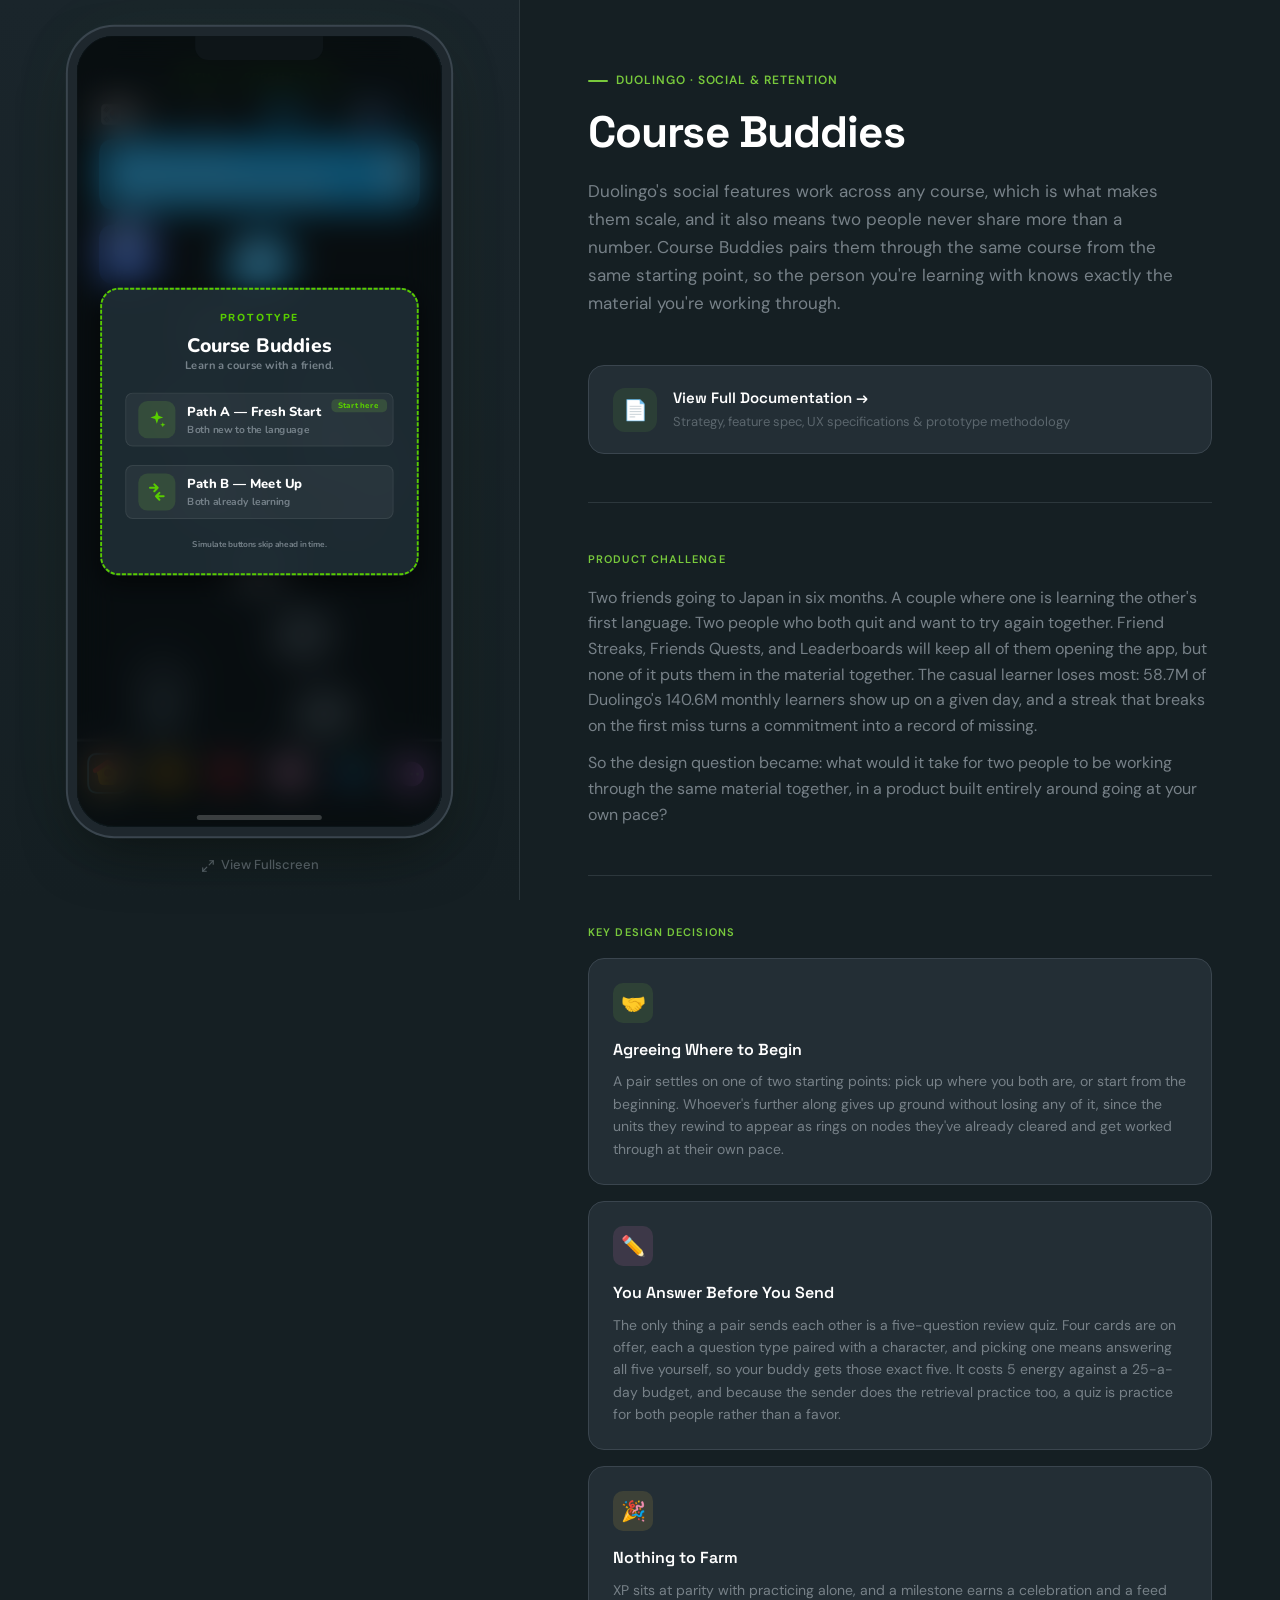
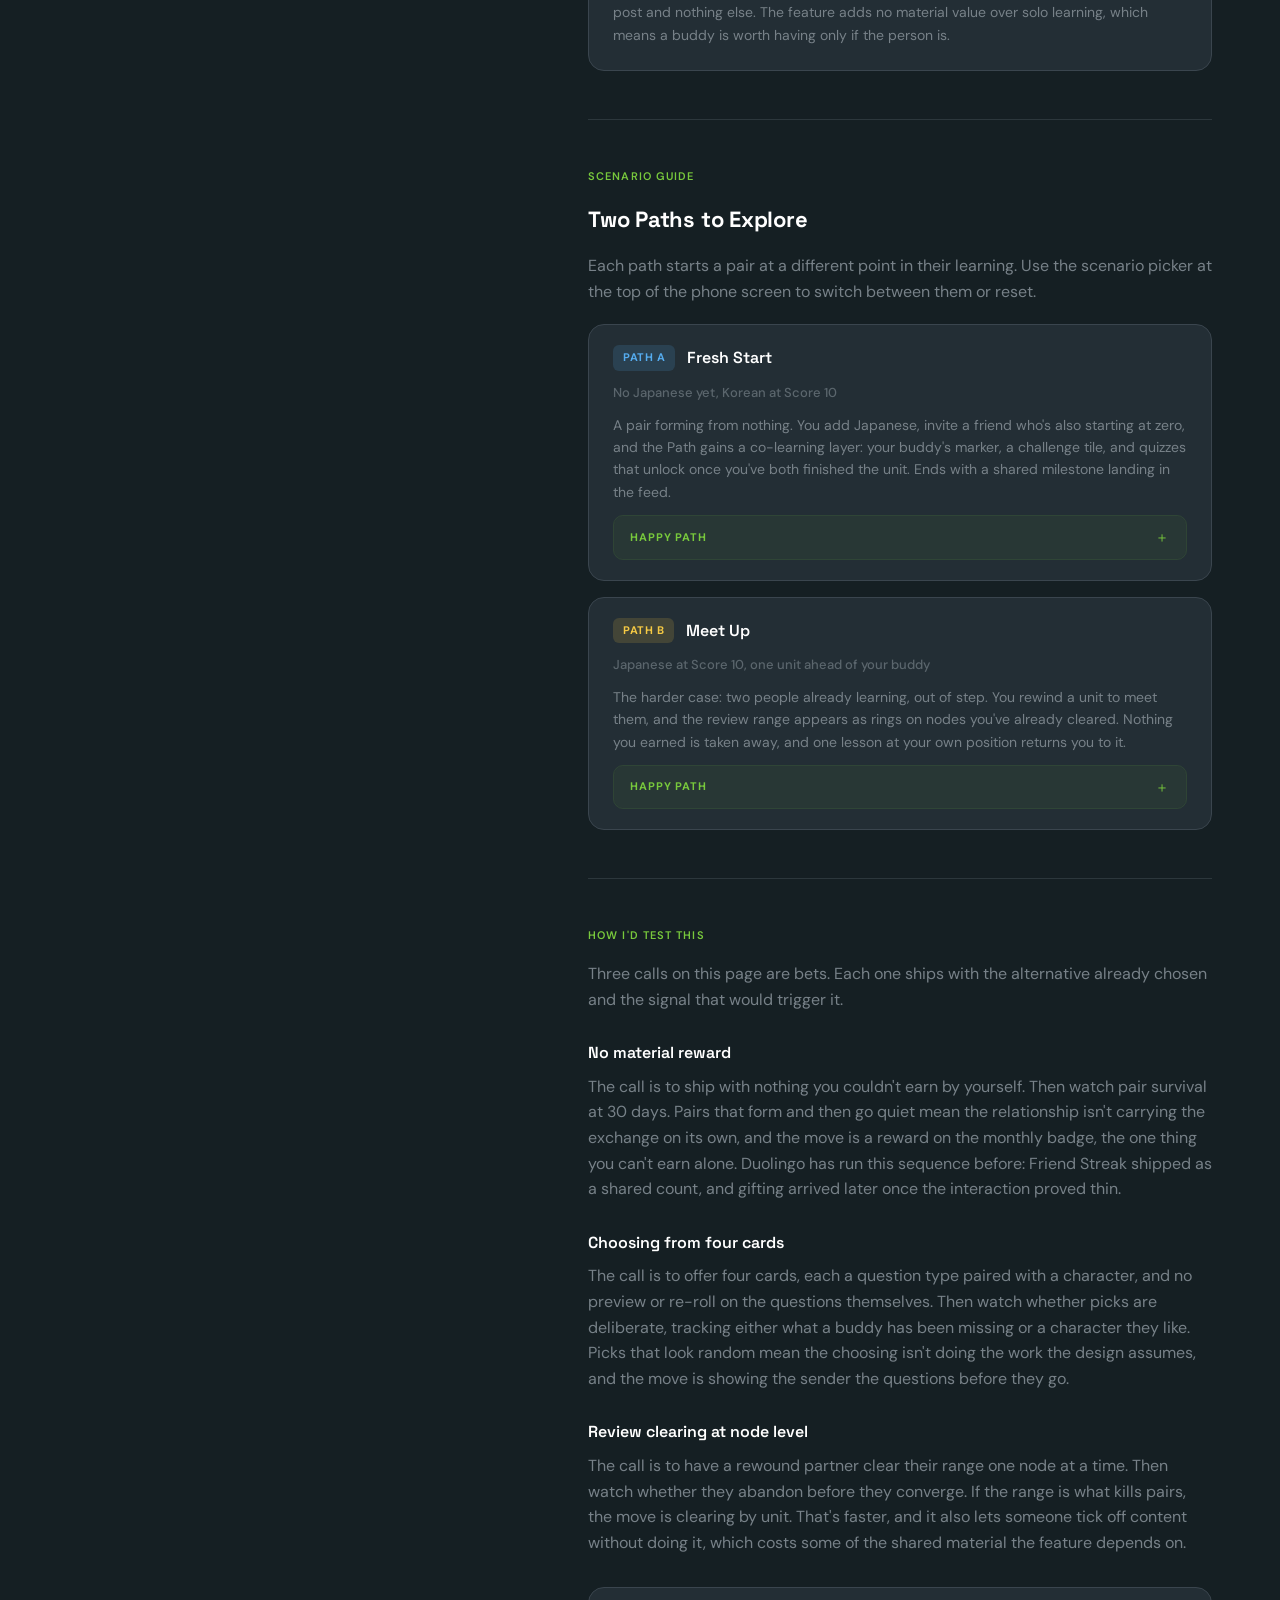
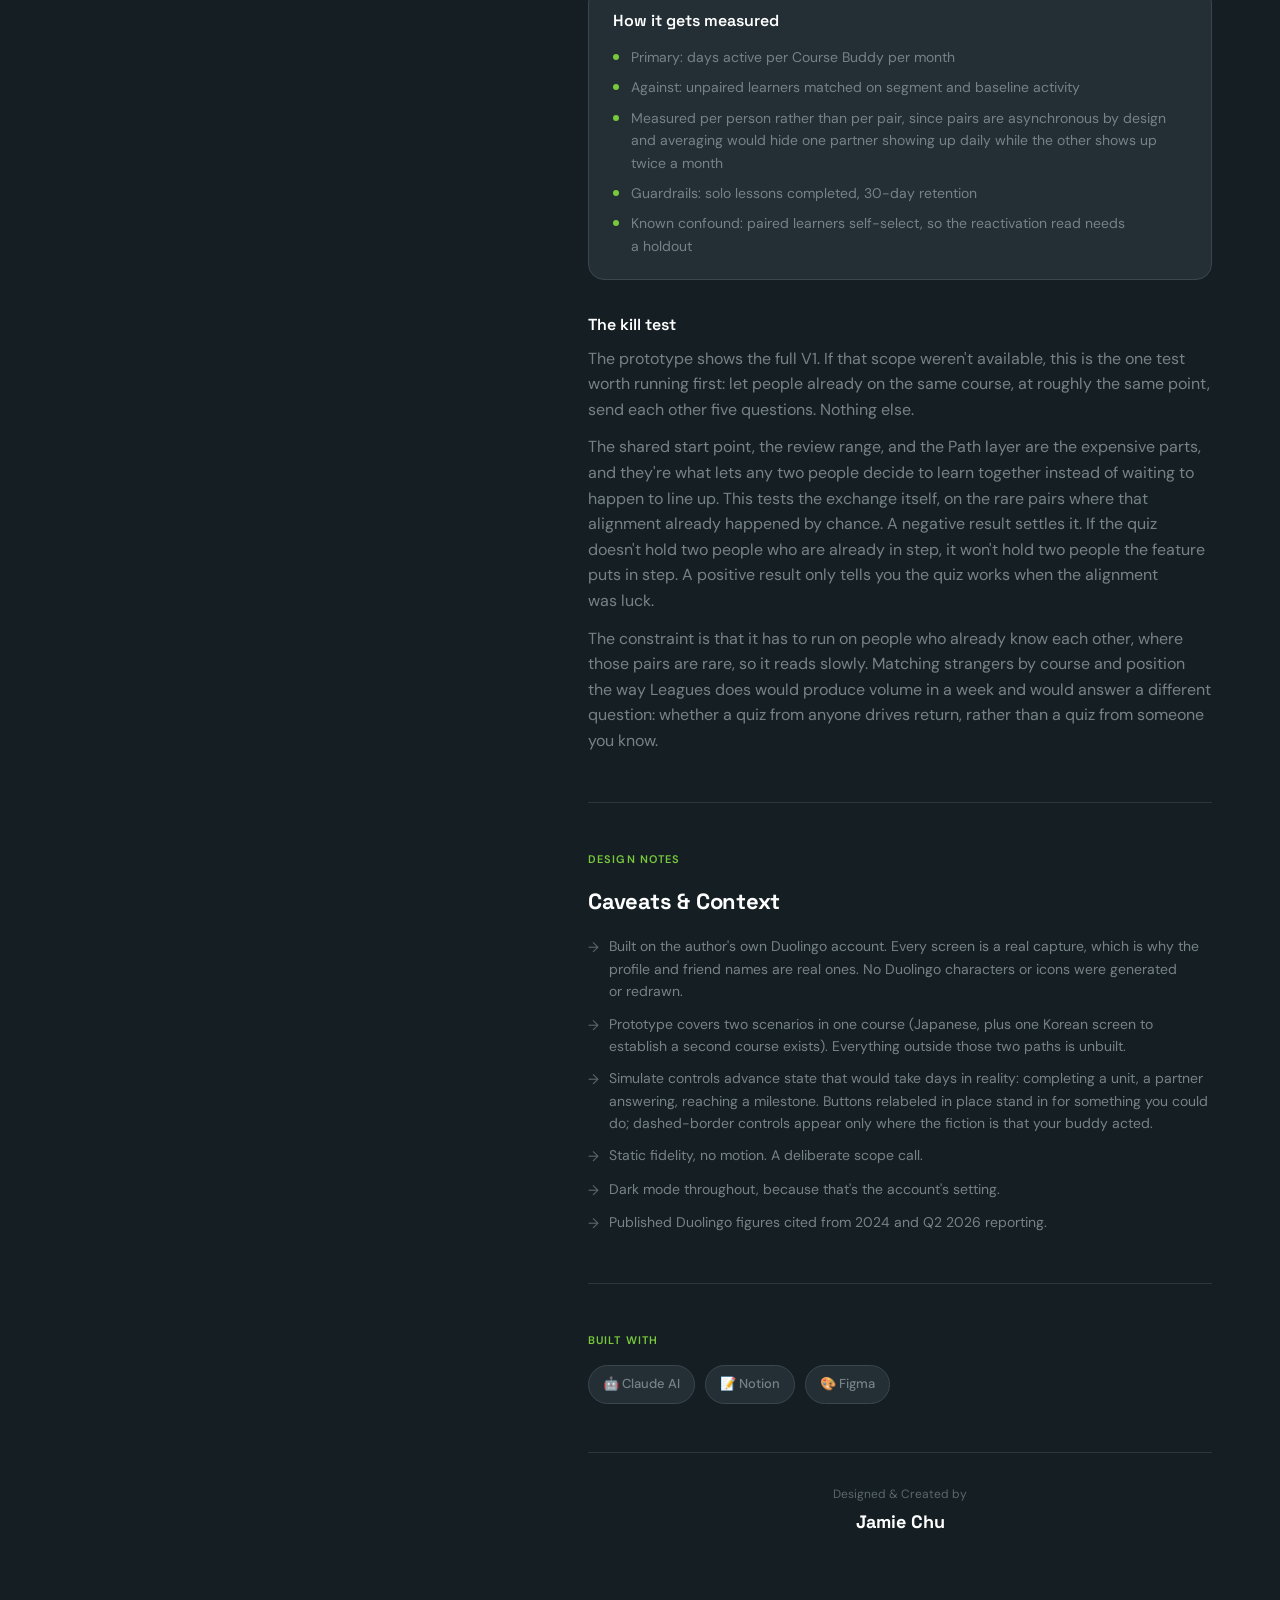
==== commit 32f3d92f: "showcase and prototype page title fixes" ====
--- a/index.html
+++ b/index.html
@@ -3,6 +3,9 @@
 <head>
   <meta charset="UTF-8">
   <meta name="viewport" content="width=device-width, initial-scale=1.0">
+  <link rel="icon" href="/favicon.ico" sizes="32x32">
+  <link rel="icon" href="/favicon.svg" type="image/svg+xml">
+  <link rel="apple-touch-icon" href="/apple-touch-icon.png">
   <title>Course Buddies — Duolingo Co-Learning Feature</title>
   <meta name="description" content="Course Buddies: a co-learning feature for Duolingo that pairs two learners through the same course. Portfolio prototype by Jamie Chu.">
   <link rel="preconnect" href="https://fonts.googleapis.com">
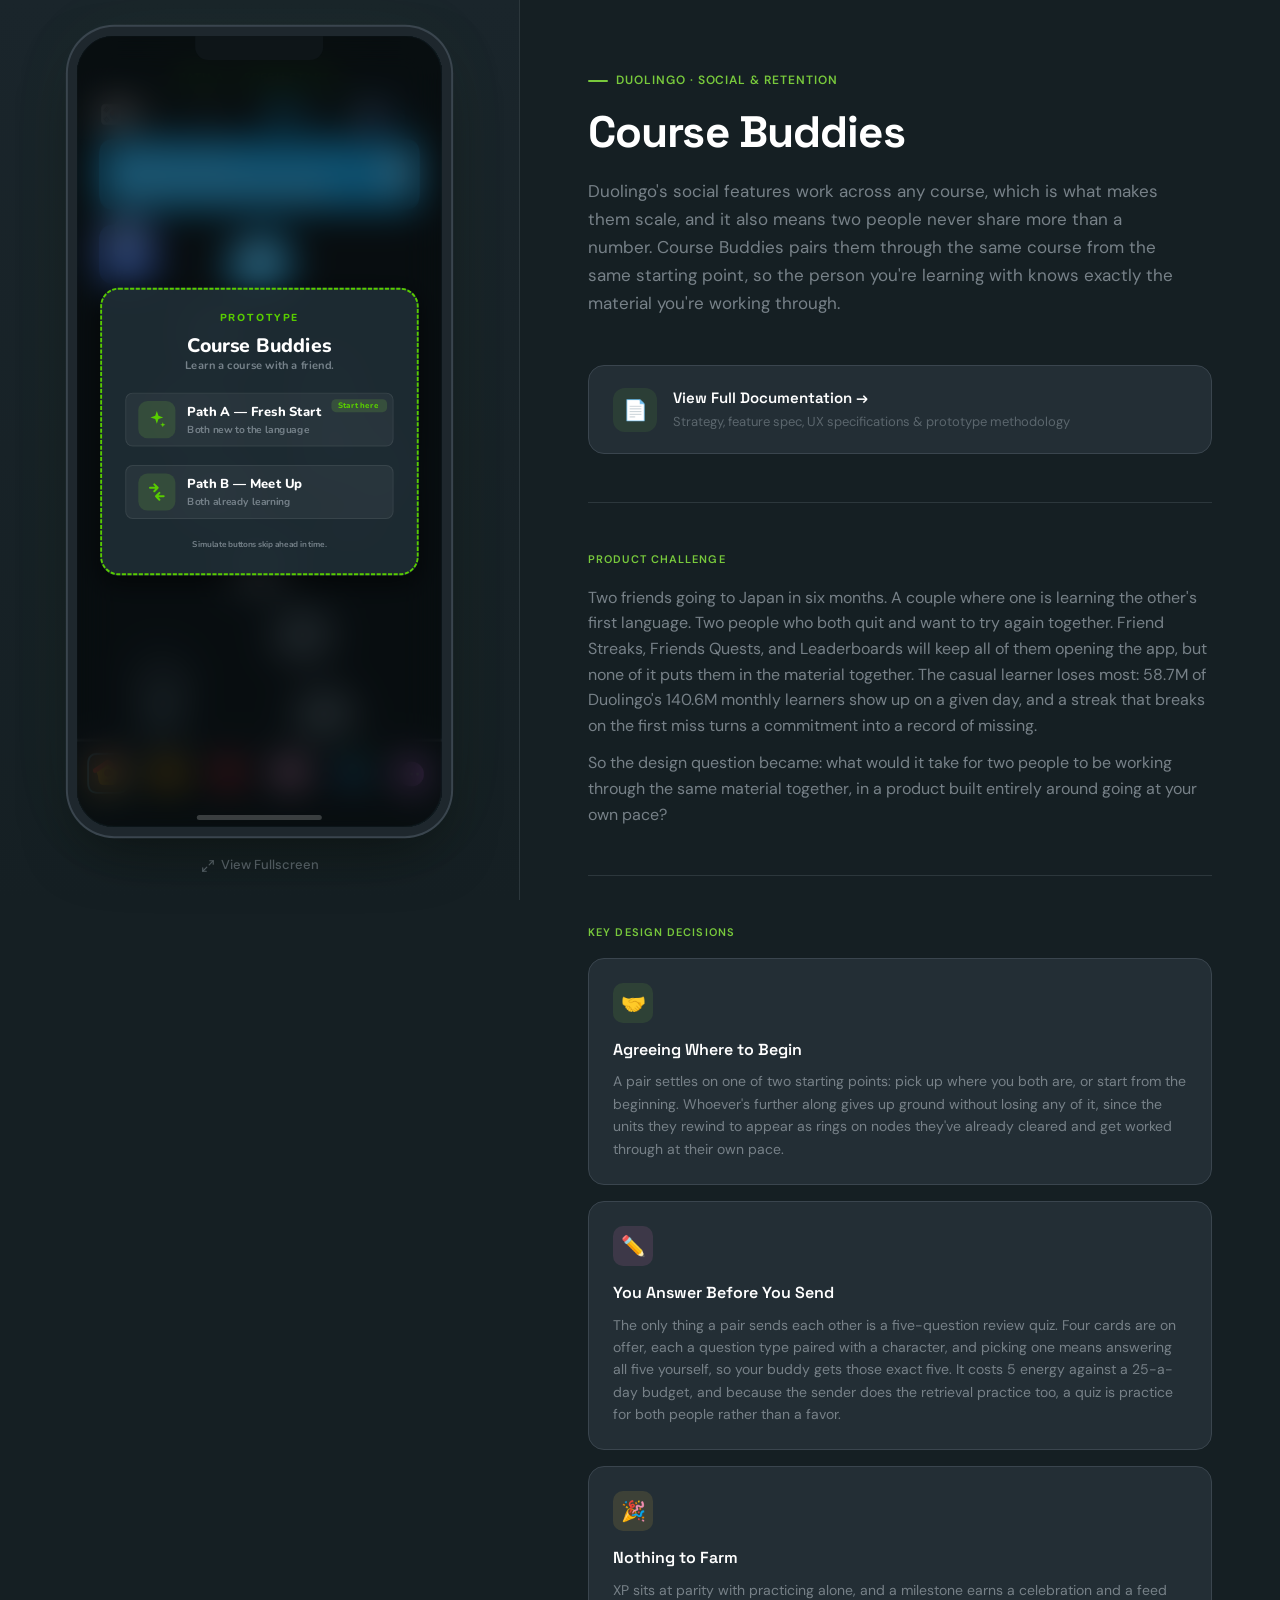
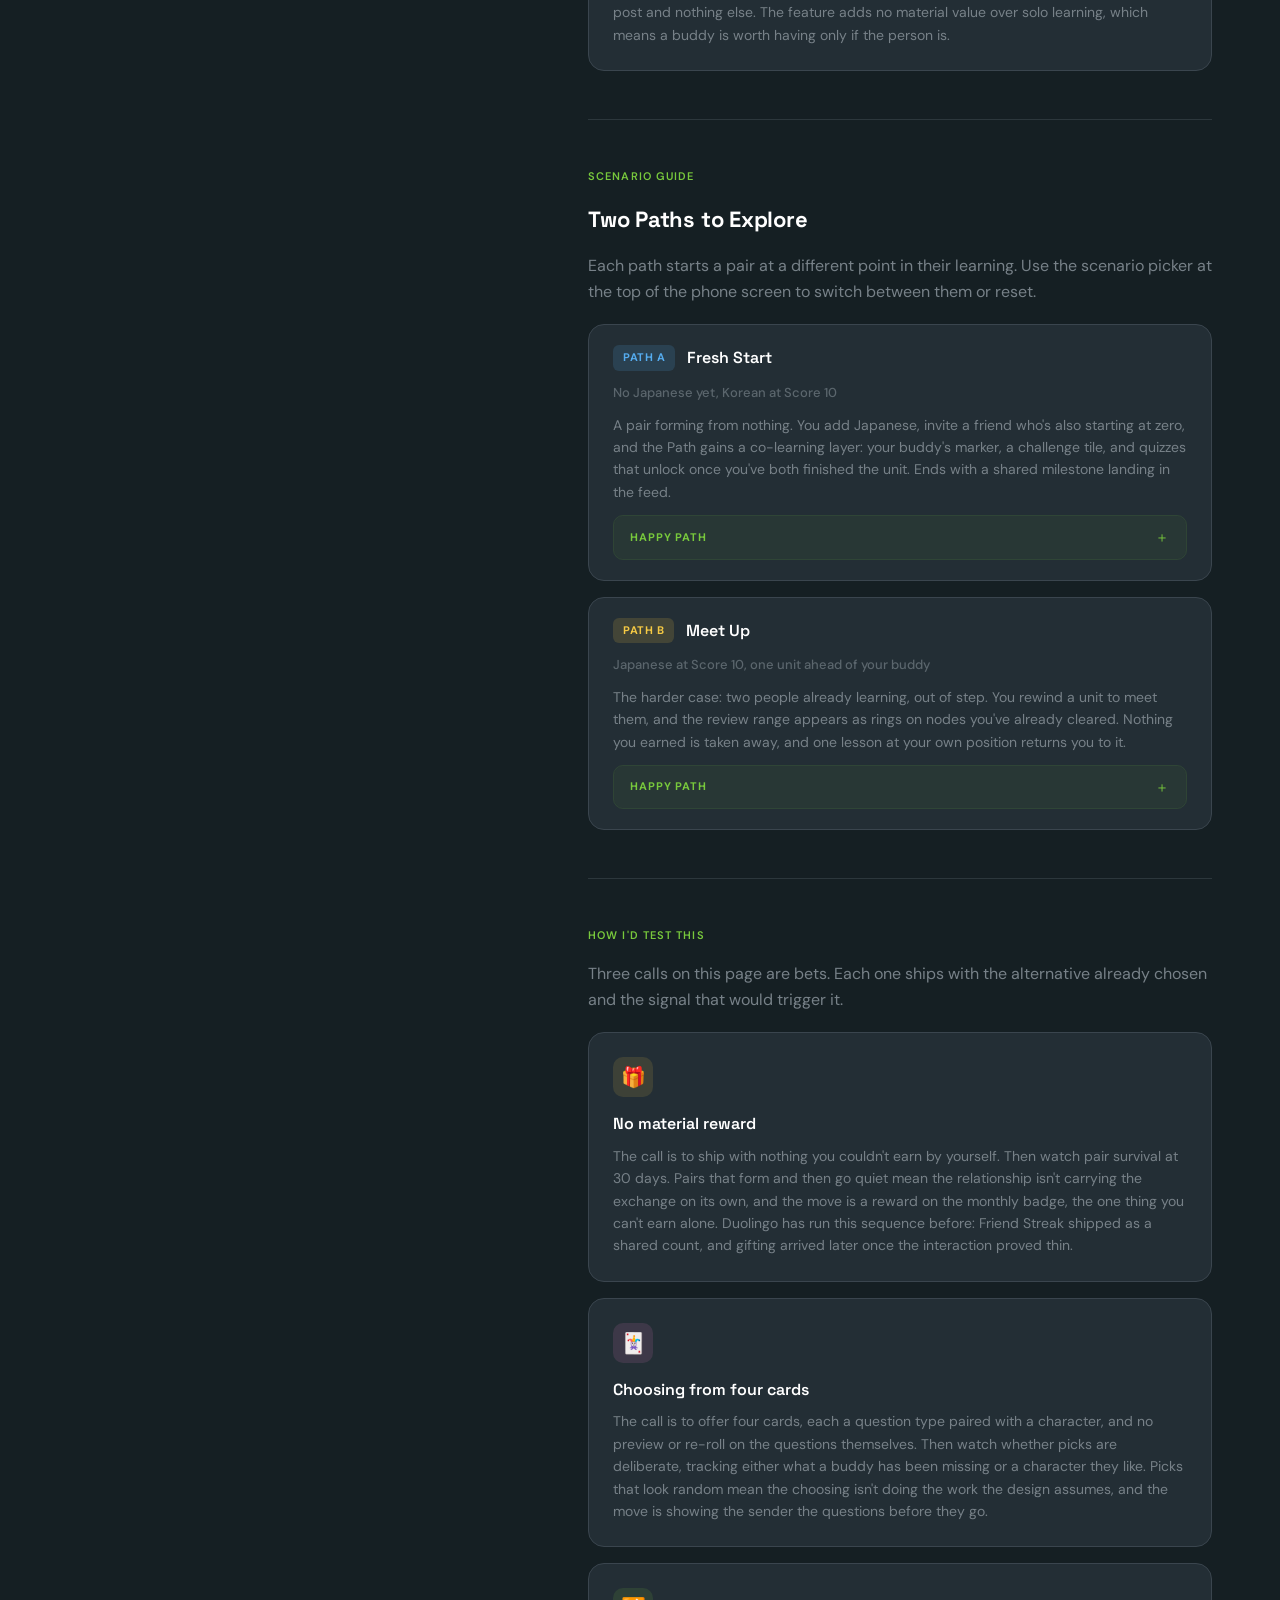
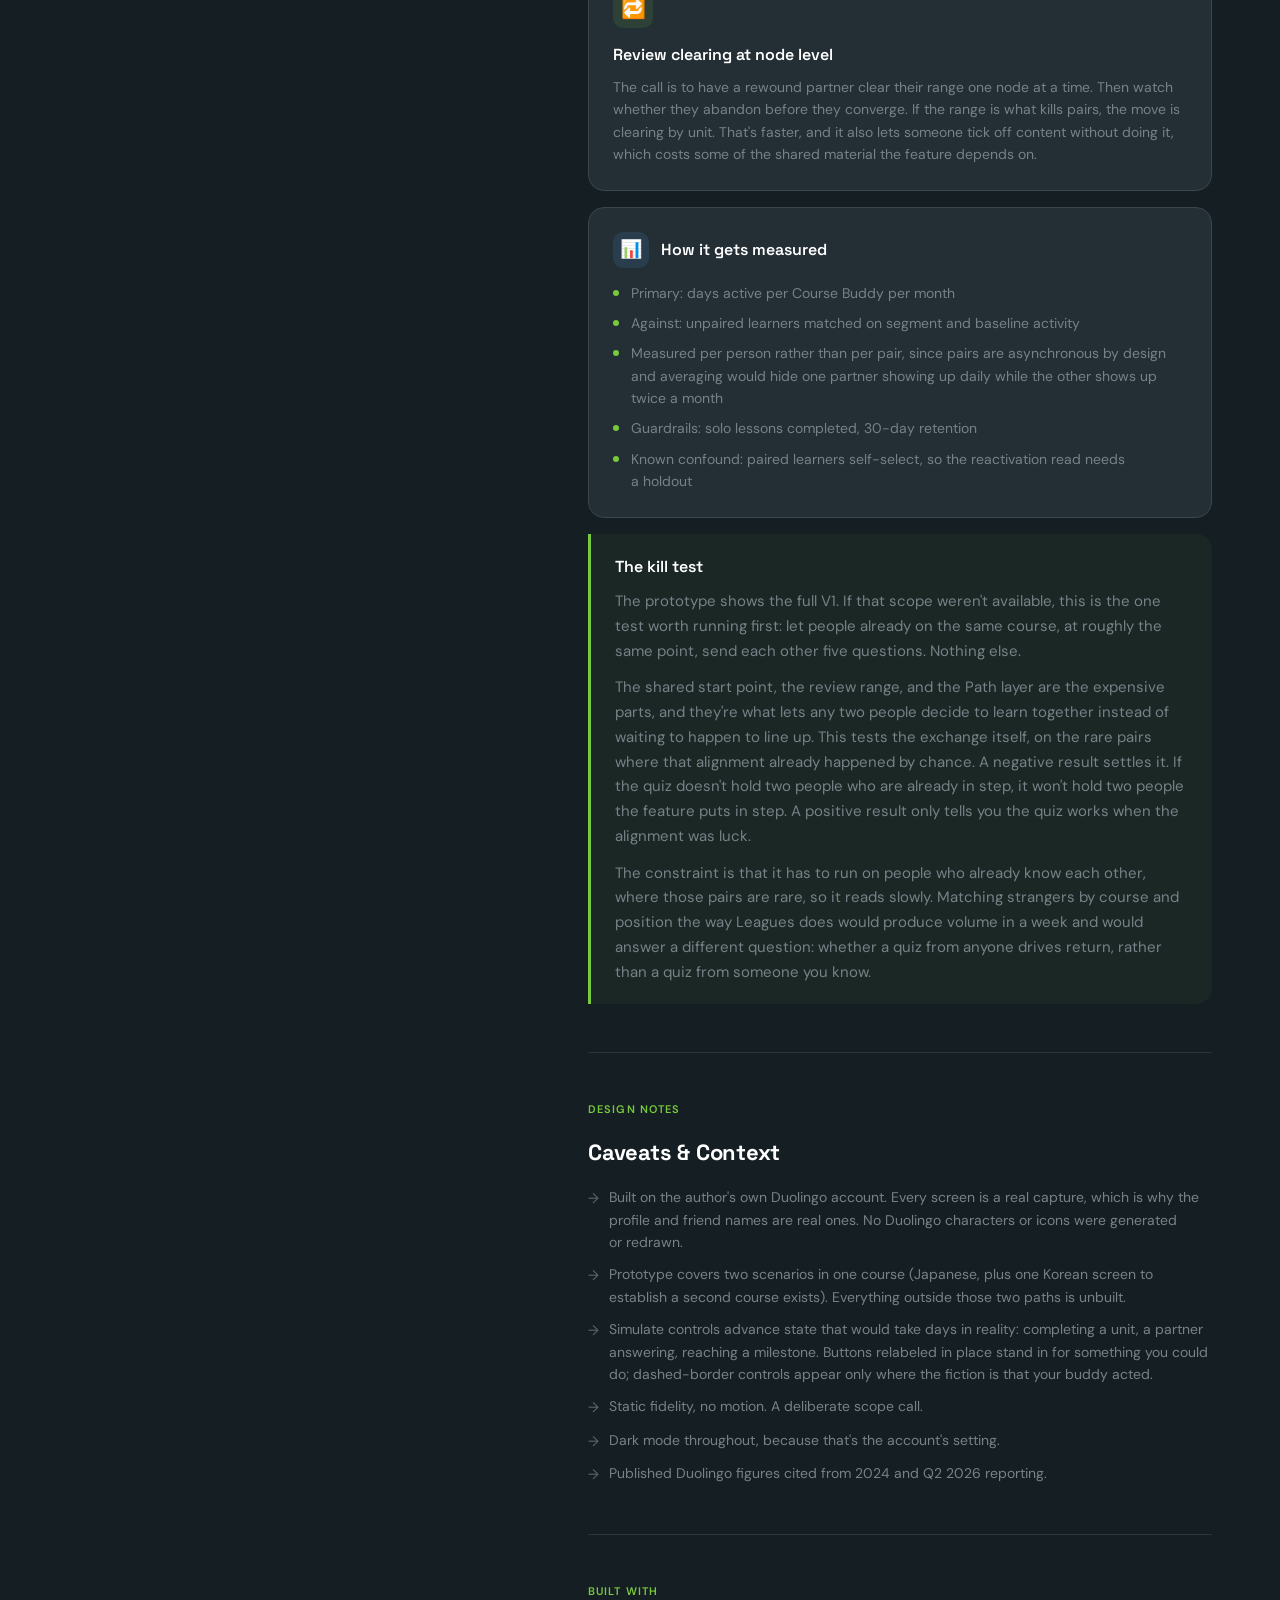
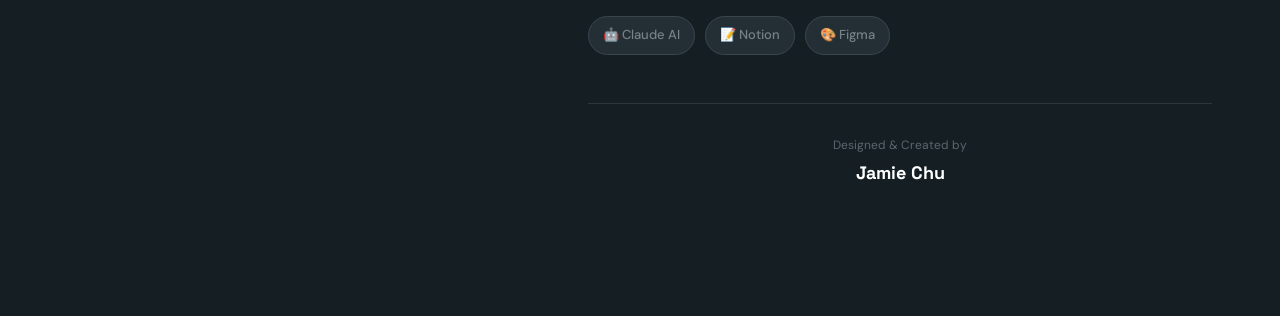
==== commit bf0a42a6: "page layout fix" ====
--- a/index.html
+++ b/index.html
@@ -3,10 +3,10 @@
 <head>
   <meta charset="UTF-8">
   <meta name="viewport" content="width=device-width, initial-scale=1.0">
+  <title>Course Buddies — Duolingo Co-Learning Feature</title>
   <link rel="icon" href="/favicon.ico" sizes="32x32">
   <link rel="icon" href="/favicon.svg" type="image/svg+xml">
   <link rel="apple-touch-icon" href="/apple-touch-icon.png">
-  <title>Course Buddies — Duolingo Co-Learning Feature</title>
   <meta name="description" content="Course Buddies: a co-learning feature for Duolingo that pairs two learners through the same course. Portfolio prototype by Jamie Chu.">
   <link rel="preconnect" href="https://fonts.googleapis.com">
   <link rel="preconnect" href="https://fonts.gstatic.com" crossorigin>
@@ -642,33 +642,40 @@
        Design Notes below.
        ============================================ */
     .test-intro {
-      margin-bottom: 28px;
-    }
-
-    .bet {
-      margin-bottom: 28px;
-    }
-    .bet:last-of-type { margin-bottom: 0; }
-
-    .bet h3,
+      margin-bottom: 20px;
+    }
+
+    /* The three bets reuse the decision-card treatment: each bet tests one
+       of the decisions above, and its icon tint matches that decision. */
+    .measure {
+      margin-top: 16px;
+      padding: clamp(20px, 3vw, 24px);
+      background: var(--dl-surface);
+      border: 1px solid var(--dl-border);
+      border-radius: 16px;
+    }
+
+    .measure-head {
+      display: flex;
+      align-items: center;
+      gap: 12px;
+      margin-bottom: 14px;
+    }
+
+    .measure-head .feature-icon {
+      margin-bottom: 0;
+      width: 36px;
+      height: 36px;
+      font-size: 18px;
+    }
+
     .measure h3,
     .kill-test h3 {
       font-family: var(--font-display);
       font-size: 16px;
       font-weight: 600;
       color: var(--dl-text);
-      margin-bottom: 8px;
-    }
-
-    .measure {
-      margin-top: 32px;
-      padding: 20px clamp(20px, 3vw, 24px) 22px;
-      background: var(--dl-surface);
-      border: 1px solid var(--dl-border);
-      border-radius: 16px;
-    }
-
-    .measure h3 { margin-bottom: 12px; }
+    }
 
     .measure-list {
       list-style: none;
@@ -695,8 +702,21 @@
       margin-top: 8px;
     }
 
+    /* The kill test is the section's argument, not a spec: a callout,
+       not another card. */
     .kill-test {
-      margin-top: 32px;
+      margin-top: 16px;
+      padding: 20px clamp(20px, 3vw, 24px);
+      border-left: 3px solid var(--dl-green);
+      background: rgba(120,201,60,0.05);
+      border-radius: 0 16px 16px 0;
+    }
+
+    .kill-test h3 { margin-bottom: 10px; }
+
+    .kill-test p {
+      font-size: 15px;
+      line-height: 1.65;
     }
 
     /* ============================================
@@ -967,23 +987,29 @@
             <p>Three calls on this page are bets. Each one ships with the alternative already chosen and the signal that would trigger it.</p>
           </div>
 
-          <div class="bet">
-            <h3>No material reward</h3>
-            <p>The call is to ship with nothing you couldn't earn by yourself. Then watch pair survival at 30 days. Pairs that form and then go quiet mean the relationship isn't carrying the exchange on its own, and the move is a reward on the monthly badge, the one thing you can't earn alone. Duolingo has run this sequence before: Friend Streak shipped as a shared count, and gifting arrived later once the interaction proved thin.</p>
+          <div class="features-grid">
+            <div class="feature-card">
+              <div class="feature-icon" style="background:rgba(245,201,68,0.12);">🎁</div>
+              <h3>No material reward</h3>
+              <p>The call is to ship with nothing you couldn't earn by yourself. Then watch pair survival at 30 days. Pairs that form and then go quiet mean the relationship isn't carrying the exchange on its own, and the move is a reward on the monthly badge, the one thing you can't earn alone. Duolingo has run this sequence before: Friend Streak shipped as a shared count, and gifting arrived later once the interaction proved thin.</p>
+            </div>
+            <div class="feature-card">
+              <div class="feature-icon" style="background:rgba(247,129,203,0.12);">🃏</div>
+              <h3>Choosing from four cards</h3>
+              <p>The call is to offer four cards, each a question type paired with a character, and no preview or re-roll on the questions themselves. Then watch whether picks are deliberate, tracking either what a buddy has been missing or a character they like. Picks that look random mean the choosing isn't doing the work the design assumes, and the move is showing the sender the questions before they go.</p>
+            </div>
+            <div class="feature-card">
+              <div class="feature-icon" style="background:rgba(120,201,60,0.12);">🔁</div>
+              <h3>Review clearing at node level</h3>
+              <p>The call is to have a rewound partner clear their range one node at a time. Then watch whether they abandon before they converge. If the range is what kills pairs, the move is clearing by unit. That's faster, and it also lets someone tick off content without doing it, which costs some of the shared material the feature depends on.</p>
+            </div>
           </div>
 
-          <div class="bet">
-            <h3>Choosing from four cards</h3>
-            <p>The call is to offer four cards, each a question type paired with a character, and no preview or re-roll on the questions themselves. Then watch whether picks are deliberate, tracking either what a buddy has been missing or a character they like. Picks that look random mean the choosing isn't doing the work the design assumes, and the move is showing the sender the questions before they go.</p>
-          </div>
-
-          <div class="bet">
-            <h3>Review clearing at node level</h3>
-            <p>The call is to have a rewound partner clear their range one node at a time. Then watch whether they abandon before they converge. If the range is what kills pairs, the move is clearing by unit. That's faster, and it also lets someone tick off content without doing it, which costs some of the shared material the feature depends on.</p>
-          </div>
-
           <div class="measure">
-            <h3>How it gets measured</h3>
+            <div class="measure-head">
+              <div class="feature-icon" style="background:rgba(85,172,239,0.12);">📊</div>
+              <h3>How it gets measured</h3>
+            </div>
             <ul class="measure-list">
               <li>Primary: days active per Course Buddy per month</li>
               <li>Against: unpaired learners matched on segment and baseline activity</li>
